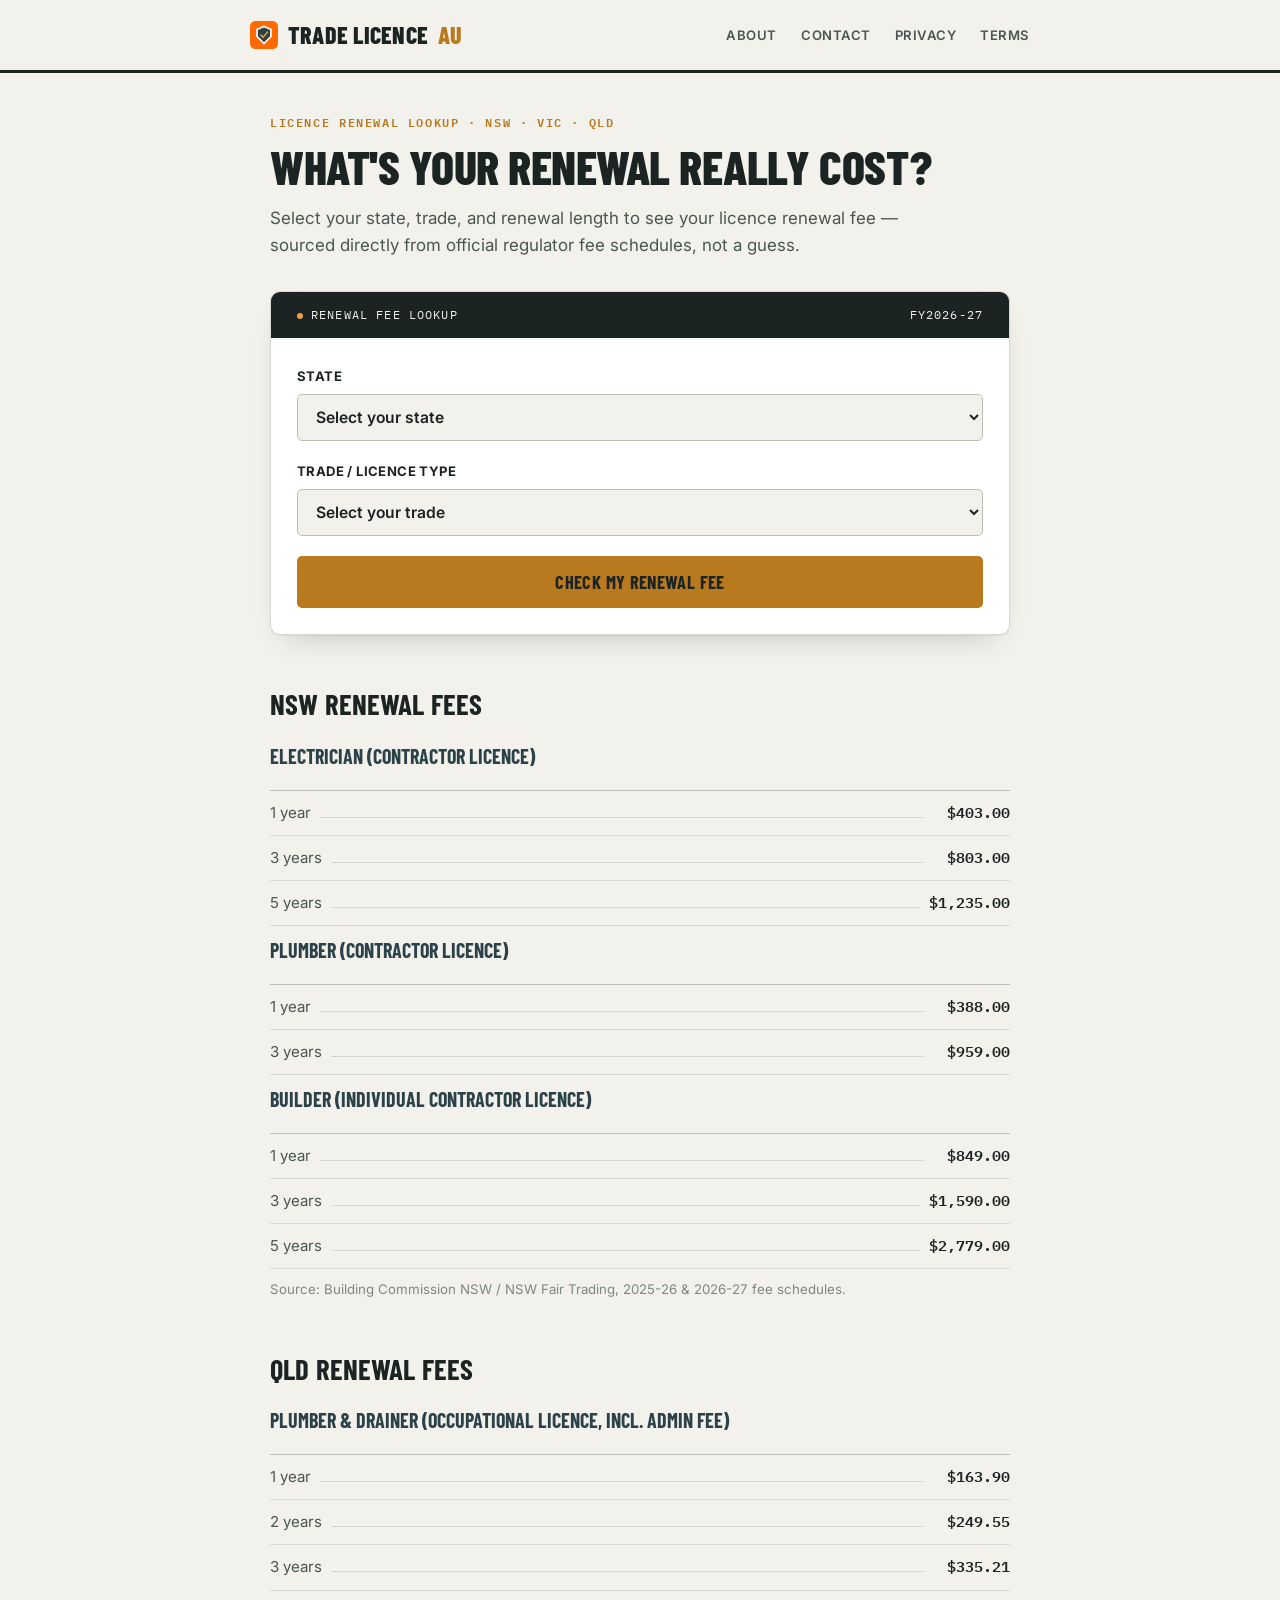
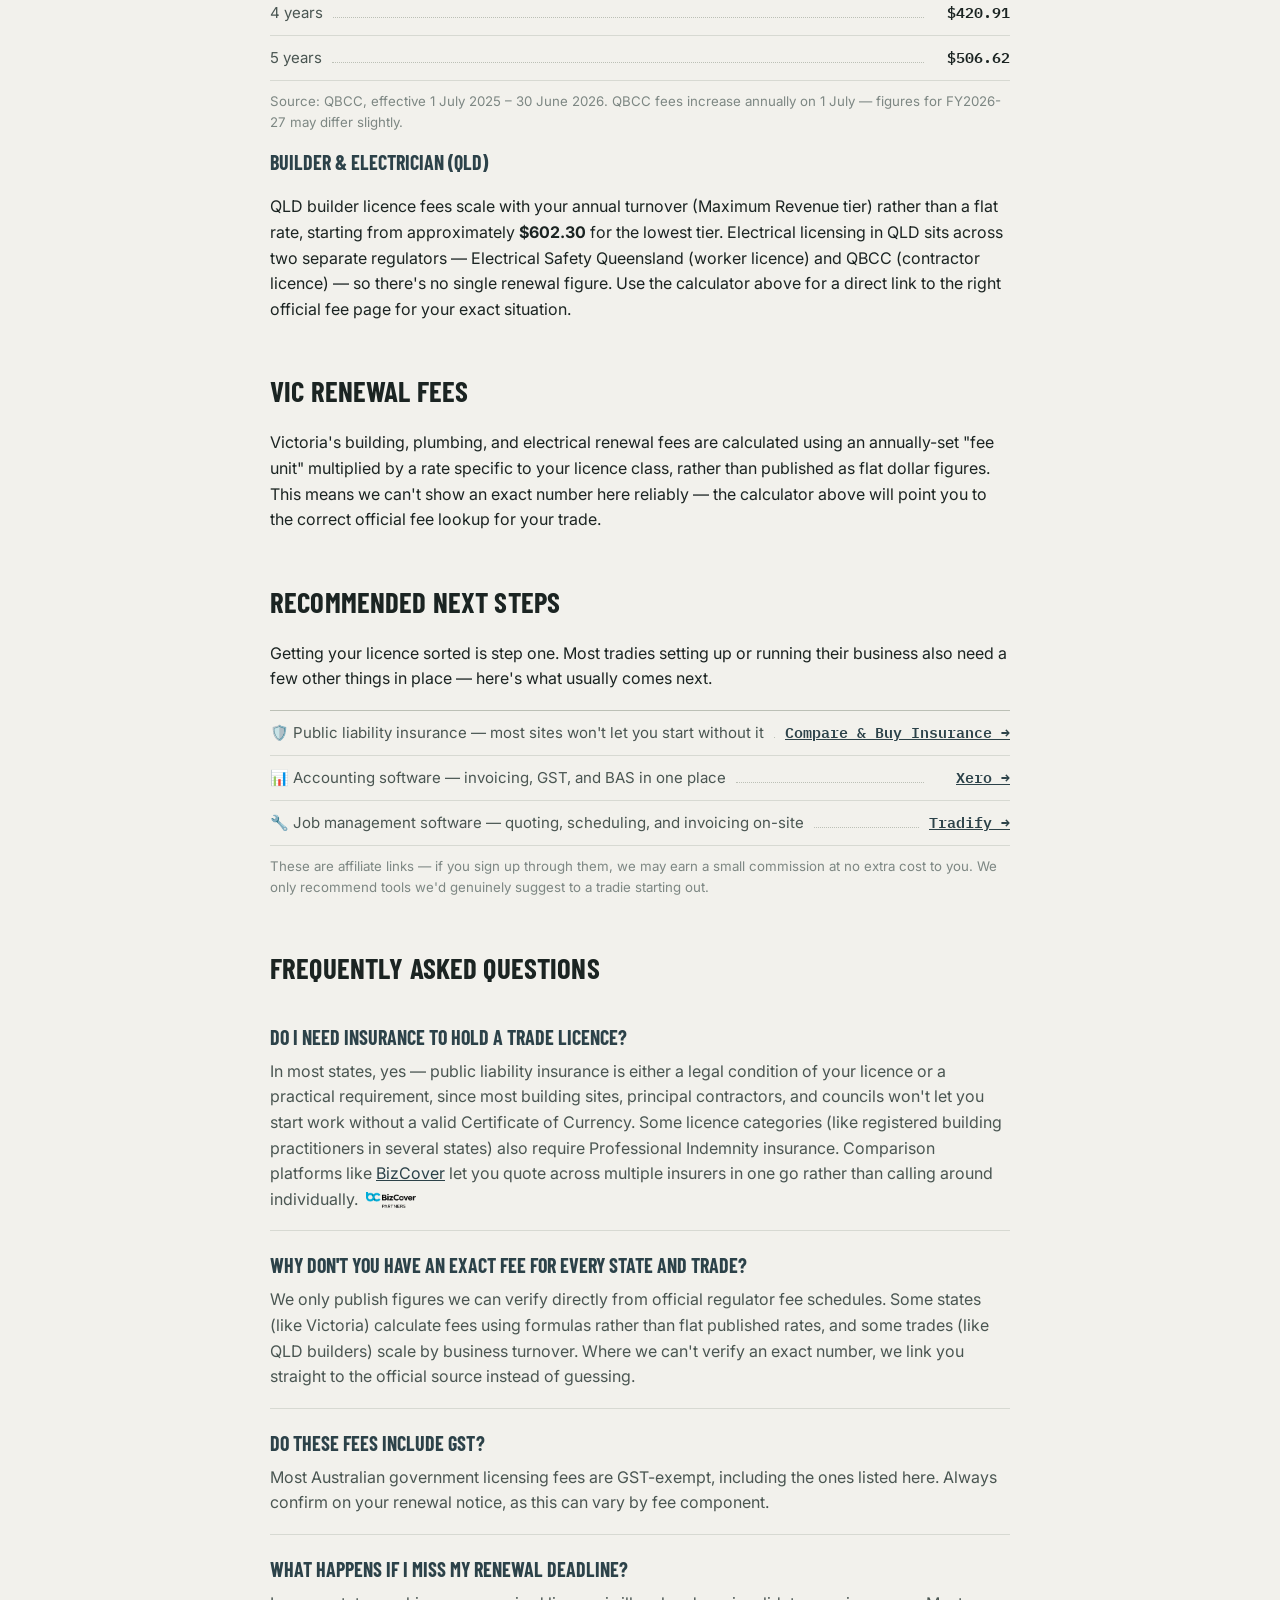
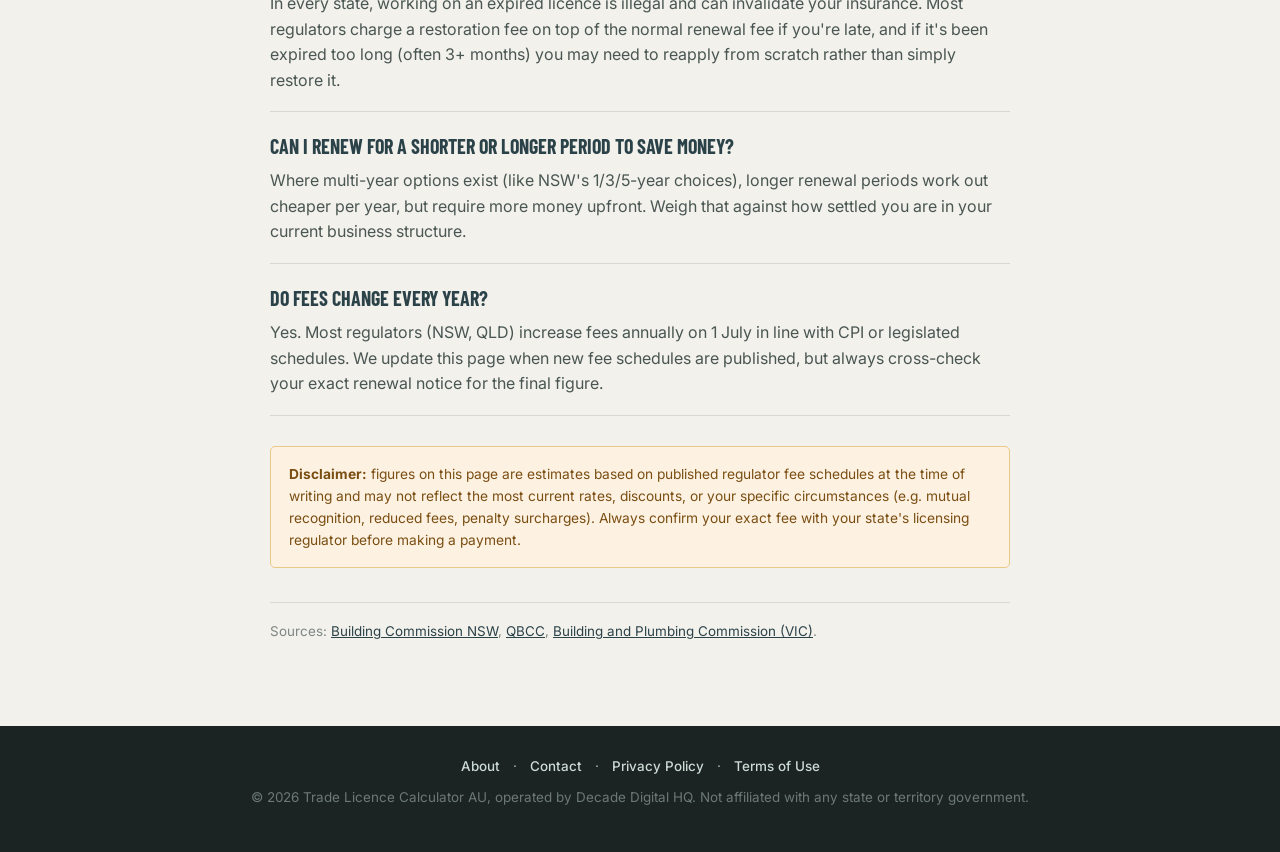
==== index.html @ 27f582df "Add files via upload tradify added" ====
<!DOCTYPE html>
<html lang="en-AU">
<head>
<meta charset="UTF-8">
<meta name="viewport" content="width=device-width, initial-scale=1.0">
<title>Trade Licence Renewal Fee Calculator Australia — Electrician, Plumber, Builder</title>
<meta name="description" content="Free calculator for electrician, plumber and builder licence renewal fees in NSW, VIC and QLD. See what you actually owe, sourced from official regulator fee schedules.">
<link rel="preconnect" href="https://fonts.googleapis.com">
<link rel="preconnect" href="https://fonts.gstatic.com" crossorigin>
<link rel="icon" href="favicon.ico" sizes="any">
<link rel="icon" href="favicon-32x32.png" type="image/png" sizes="32x32">
<link rel="icon" href="favicon-16x16.png" type="image/png" sizes="16x16">
<link rel="apple-touch-icon" href="apple-touch-icon.png">
<link rel="canonical" href="https://tradelicencecalculator.com.au/">
<link rel="stylesheet" href="styles.css">

<meta property="og:type" content="website">
<meta property="og:title" content="Trade Licence Renewal Fee Calculator Australia">
<meta property="og:description" content="See what your electrician, plumber or builder licence renewal actually costs in NSW, VIC or QLD.">
<meta property="og:url" content="https://tradelicencecalculator.com.au/">
<meta property="og:site_name" content="Trade Licence Calculator AU">
<meta property="og:image" content="https://tradelicencecalculator.com.au/og-image.png">
<meta property="og:image:width" content="1200">
<meta property="og:image:height" content="630">
<meta name="twitter:card" content="summary_large_image">
<meta name="twitter:image" content="https://tradelicencecalculator.com.au/og-image.png">

<script type="application/ld+json">
{
  "@context": "https://schema.org",
  "@type": "WebApplication",
  "name": "Trade Licence Renewal Fee Calculator",
  "url": "https://tradelicencecalculator.com.au/",
  "applicationCategory": "BusinessApplication",
  "operatingSystem": "Any (Web-based)",
  "description": "Free electrician, plumber and builder licence renewal fee calculator for NSW, VIC and QLD.",
  "offers": { "@type": "Offer", "price": "0", "priceCurrency": "AUD" }
}
</script>
<script type="application/ld+json">
{
  "@context": "https://schema.org",
  "@type": "FAQPage",
  "mainEntity": [
    {
      "@type": "Question",
      "name": "Do I need insurance to hold a trade licence?",
      "acceptedAnswer": {
        "@type": "Answer",
        "text": "In most states, yes — public liability insurance is either a legal condition of your licence or a practical requirement, since most building sites and principal contractors won't let you start work without a valid Certificate of Currency."
      }
    },
    {
      "@type": "Question",
      "name": "Why don't you have an exact fee for every state and trade?",
      "acceptedAnswer": {
        "@type": "Answer",
        "text": "We only publish figures we can verify directly from official regulator fee schedules. Some states calculate fees using formulas rather than flat published rates, and some trades scale by business turnover."
      }
    },
    {
      "@type": "Question",
      "name": "Do these fees include GST?",
      "acceptedAnswer": {
        "@type": "Answer",
        "text": "Most Australian government licensing fees are GST-exempt, including the ones listed here. Always confirm on your renewal notice."
      }
    },
    {
      "@type": "Question",
      "name": "What happens if I miss my renewal deadline?",
      "acceptedAnswer": {
        "@type": "Answer",
        "text": "Working on an expired licence is illegal in every state and can invalidate your insurance. Most regulators charge a restoration fee on top of the normal renewal fee if you're late."
      }
    },
    {
      "@type": "Question",
      "name": "Can I renew for a shorter or longer period to save money?",
      "acceptedAnswer": {
        "@type": "Answer",
        "text": "Where multi-year options exist, longer renewal periods work out cheaper per year, but require more money upfront."
      }
    },
    {
      "@type": "Question",
      "name": "Do fees change every year?",
      "acceptedAnswer": {
        "@type": "Answer",
        "text": "Yes. Most regulators increase fees annually on 1 July in line with CPI or legislated schedules."
      }
    }
  ]
}
</script>
</head>
<body>

<header>
  <div class="inner">
    <a href="index.html" class="logo">
      <svg width="28" height="28" viewBox="0 0 512 512" aria-hidden="true">
        <rect width="512" height="512" rx="100" fill="#ff6a00"/>
        <polygon points="256,80 400,140 400,290 256,432 112,290 112,140" fill="#f2f1ec"/>
        <polygon points="256,120 366,166 366,280 256,388 146,280 146,166" fill="#2c4249"/>
        <path d="M200 258 L238 296 L322 202" stroke="#e8a33d" stroke-width="26" fill="none" stroke-linecap="round" stroke-linejoin="round"/>
      </svg>
      Trade Licence <span style="color:var(--amber-deep)">AU</span>
    </a>
    <nav>
      <a href="about.html">About</a>
      <a href="contact.html">Contact</a>
      <a href="privacy.html">Privacy</a>
      <a href="terms.html">Terms</a>
    </nav>
  </div>
</header>

<main>
  <div class="eyebrow">Licence Renewal Lookup · NSW · VIC · QLD</div>
  <h1>What's your renewal really cost?</h1>
  <p class="subtitle">Select your state, trade, and renewal length to see your licence renewal fee — sourced directly from official regulator fee schedules, not a guess.</p>

  <div class="calculator">
    <div class="card-head"><span><span class="dot"></span>Renewal Fee Lookup</span><span>FY2026-27</span></div>
    <div class="card-body">

      <div class="field">
        <label for="state">State</label>
        <select id="state" onchange="updateOptions()">
          <option value="">Select your state</option>
          <option value="NSW">New South Wales</option>
          <option value="VIC">Victoria</option>
          <option value="QLD">Queensland</option>
        </select>
      </div>

      <div class="field">
        <label for="trade">Trade / licence type</label>
        <select id="trade" onchange="updateOptions()">
          <option value="">Select your trade</option>
          <option value="electrician">Electrician</option>
          <option value="plumber">Plumber</option>
          <option value="builder">Builder</option>
        </select>
      </div>

      <div class="field" id="yearsField" style="display:none;">
        <label for="years">Renewal length</label>
        <select id="years"></select>
        <div class="hint">Your regulator sets which lengths are available — options update based on your state and trade.</div>
      </div>

      <button class="calc-btn" onclick="calculateFee()">Check My Renewal Fee</button>

      <div class="result-divider" id="resultDivider"><div class="hazard-stripe"></div></div>
      <div class="result" id="resultBox">
        <div id="resultContent"></div>
      </div>
    </div>
  </div>

  <h2>NSW Renewal Fees</h2>
  <h3>Electrician (contractor licence)</h3>
  <div class="ledger">
    <div class="ledger-row"><span class="label">1 year</span><span class="filler"></span><span class="value">$403.00</span></div>
    <div class="ledger-row"><span class="label">3 years</span><span class="filler"></span><span class="value">$803.00</span></div>
    <div class="ledger-row"><span class="label">5 years</span><span class="filler"></span><span class="value">$1,235.00</span></div>
  </div>
  <h3>Plumber (contractor licence)</h3>
  <div class="ledger">
    <div class="ledger-row"><span class="label">1 year</span><span class="filler"></span><span class="value">$388.00</span></div>
    <div class="ledger-row"><span class="label">3 years</span><span class="filler"></span><span class="value">$959.00</span></div>
  </div>
  <h3>Builder (individual contractor licence)</h3>
  <div class="ledger">
    <div class="ledger-row"><span class="label">1 year</span><span class="filler"></span><span class="value">$849.00</span></div>
    <div class="ledger-row"><span class="label">3 years</span><span class="filler"></span><span class="value">$1,590.00</span></div>
    <div class="ledger-row"><span class="label">5 years</span><span class="filler"></span><span class="value">$2,779.00</span></div>
  </div>
  <p class="ledger-note">Source: Building Commission NSW / NSW Fair Trading, 2025-26 &amp; 2026-27 fee schedules.</p>

  <h2>QLD Renewal Fees</h2>
  <h3>Plumber &amp; drainer (occupational licence, incl. admin fee)</h3>
  <div class="ledger">
    <div class="ledger-row"><span class="label">1 year</span><span class="filler"></span><span class="value">$163.90</span></div>
    <div class="ledger-row"><span class="label">2 years</span><span class="filler"></span><span class="value">$249.55</span></div>
    <div class="ledger-row"><span class="label">3 years</span><span class="filler"></span><span class="value">$335.21</span></div>
    <div class="ledger-row"><span class="label">4 years</span><span class="filler"></span><span class="value">$420.91</span></div>
    <div class="ledger-row"><span class="label">5 years</span><span class="filler"></span><span class="value">$506.62</span></div>
  </div>
  <p class="ledger-note">Source: QBCC, effective 1 July 2025 – 30 June 2026. QBCC fees increase annually on 1 July — figures for FY2026-27 may differ slightly.</p>

  <h3>Builder &amp; Electrician (QLD)</h3>
  <p>QLD builder licence fees scale with your annual turnover (Maximum Revenue tier) rather than a flat rate, starting from approximately <strong>$602.30</strong> for the lowest tier. Electrical licensing in QLD sits across two separate regulators — Electrical Safety Queensland (worker licence) and QBCC (contractor licence) — so there's no single renewal figure. Use the calculator above for a direct link to the right official fee page for your exact situation.</p>

  <h2>VIC Renewal Fees</h2>
  <p>Victoria's building, plumbing, and electrical renewal fees are calculated using an annually-set "fee unit" multiplied by a rate specific to your licence class, rather than published as flat dollar figures. This means we can't show an exact number here reliably — the calculator above will point you to the correct official fee lookup for your trade.</p>

  <h2>Recommended next steps</h2>
  <p>Getting your licence sorted is step one. Most tradies setting up or running their business also need a few other things in place — here's what usually comes next.</p>

  <div class="ledger">
    <div class="ledger-row">
      <span class="label">🛡️ Public liability insurance — most sites won't let you start without it</span>
      <span class="filler"></span>
      <span class="value"><a href="https://insure.bizcover.com.au/OccupationSelection?utm_source=DDHQ&utm_medium=Form&utm_campaign=DDHQ" target="_blank" rel="noopener noreferrer sponsored">Compare & Buy Insurance →</a></span>
    </div>
    <div class="ledger-row">
      <span class="label">📊 Accounting software — invoicing, GST, and BAS in one place</span>
      <span class="filler"></span>
      <span class="value"><a href="PASTE_XERO_LINK_HERE" target="_blank" rel="noopener noreferrer sponsored">Xero →</a></span>
    </div>
    <div class="ledger-row">
      <span class="label">🔧 Job management software — quoting, scheduling, and invoicing on-site</span>
      <span class="filler"></span>
      <span class="value"><a href="https://www.tradifyhq.com/mates-rates?referralCode=S6Y2HK" target="_blank" rel="noopener noreferrer sponsored">Tradify →</a></span>
    </div>
  </div>
  <p class="ledger-note">These are affiliate links — if you sign up through them, we may earn a small commission at no extra cost to you. We only recommend tools we'd genuinely suggest to a tradie starting out.</p>

  <h2>Frequently asked questions</h2>

  <div class="faq-item">
    <h3>Do I need insurance to hold a trade licence?</h3>
    <p>In most states, yes — public liability insurance is either a legal condition of your licence or a practical requirement, since most building sites, principal contractors, and councils won't let you start work without a valid Certificate of Currency. Some licence categories (like registered building practitioners in several states) also require Professional Indemnity insurance. Comparison platforms like <a href="https://insure.bizcover.com.au/OccupationSelection?utm_source=DDHQ&utm_medium=Form&utm_campaign=DDHQ" target="_blank" rel="noopener noreferrer sponsored">BizCover</a> let you quote across multiple insurers in one go rather than calling around individually. <img src="bizcover-partners-badge.png" alt="BizCover Partners" style="height:16px; vertical-align:middle; margin-left:4px;"></p>
  </div>

  <div class="faq-item">
    <h3>Why don't you have an exact fee for every state and trade?</h3>
    <p>We only publish figures we can verify directly from official regulator fee schedules. Some states (like Victoria) calculate fees using formulas rather than flat published rates, and some trades (like QLD builders) scale by business turnover. Where we can't verify an exact number, we link you straight to the official source instead of guessing.</p>
  </div>

  <div class="faq-item">
    <h3>Do these fees include GST?</h3>
    <p>Most Australian government licensing fees are GST-exempt, including the ones listed here. Always confirm on your renewal notice, as this can vary by fee component.</p>
  </div>

  <div class="faq-item">
    <h3>What happens if I miss my renewal deadline?</h3>
    <p>In every state, working on an expired licence is illegal and can invalidate your insurance. Most regulators charge a restoration fee on top of the normal renewal fee if you're late, and if it's been expired too long (often 3+ months) you may need to reapply from scratch rather than simply restore it.</p>
  </div>

  <div class="faq-item">
    <h3>Can I renew for a shorter or longer period to save money?</h3>
    <p>Where multi-year options exist (like NSW's 1/3/5-year choices), longer renewal periods work out cheaper per year, but require more money upfront. Weigh that against how settled you are in your current business structure.</p>
  </div>

  <div class="faq-item">
    <h3>Do fees change every year?</h3>
    <p>Yes. Most regulators (NSW, QLD) increase fees annually on 1 July in line with CPI or legislated schedules. We update this page when new fee schedules are published, but always cross-check your exact renewal notice for the final figure.</p>
  </div>

  <div class="disclaimer">
    <strong>Disclaimer:</strong> figures on this page are estimates based on published regulator fee schedules at the time of writing and may not reflect the most current rates, discounts, or your specific circumstances (e.g. mutual recognition, reduced fees, penalty surcharges). Always confirm your exact fee with your state's licensing regulator before making a payment.
  </div>

  <p class="source-note">Sources: <a href="https://www.nsw.gov.au/business-and-economy/licences-and-credentials/building-and-trade-licences-and-registrations" target="_blank" rel="noopener noreferrer">Building Commission NSW</a>, <a href="https://www.qbcc.qld.gov.au/licences/apply-licence/licence-fees" target="_blank" rel="noopener noreferrer">QBCC</a>, <a href="https://www.bpc.vic.gov.au" target="_blank" rel="noopener noreferrer">Building and Plumbing Commission (VIC)</a>.</p>
</main>

<footer>
  <div>
    <a href="about.html">About</a> ·
    <a href="contact.html">Contact</a> ·
    <a href="privacy.html">Privacy Policy</a> ·
    <a href="terms.html">Terms of Use</a>
  </div>
  <p style="margin-top:10px;">© <span id="year"></span> Trade Licence Calculator AU, operated by Decade Digital HQ. Not affiliated with any state or territory government.</p>
</footer>

<script>
document.getElementById('year').textContent = new Date().getFullYear();

const feeData = {
  "NSW-electrician": { type: "exact", fees: {1: 403.00, 3: 803.00, 5: 1235.00}, label: "Electrician contractor licence (NSW)" },
  "NSW-plumber": { type: "exact", fees: {1: 388.00, 3: 959.00}, label: "Plumber contractor licence (NSW)" },
  "NSW-builder": { type: "exact", fees: {1: 849.00, 3: 1590.00, 5: 2779.00}, label: "Builder contractor licence (NSW)" },
  "QLD-plumber": { type: "exact", fees: {1: 163.90, 2: 249.55, 3: 335.21, 4: 420.91, 5: 506.62}, label: "Plumber & drainer occupational licence (QLD)" },
  "QLD-builder": { type: "approx", text: "From approximately $602.30, scaling with your annual turnover (Maximum Revenue tier)", link: "https://www.qbcc.qld.gov.au/licences/apply-licence/licence-fees", label: "Builder licence (QLD)" },
  "QLD-electrician": { type: "approx", text: "Split across two regulators — Electrical Safety Queensland (worker licence) and QBCC (contractor licence). No single flat renewal figure.", link: "https://www.worksafe.qld.gov.au/licensing-and-registrations/table-of-fees", label: "Electrician licensing (QLD)" },
  "VIC-electrician": { type: "approx", text: "Calculated per fee unit ($17.27 for FY2026-27) × a rate specific to your licence class. Not published as a flat figure.", link: "https://www.energysafe.vic.gov.au", label: "Electrician licence (VIC)" },
  "VIC-plumber": { type: "approx", text: "Calculated per fee unit ($17.27 for FY2026-27) × a rate specific to your registration/licence class.", link: "https://www.bpc.vic.gov.au/plumbers/registration-and-licensing/plumber-fees", label: "Plumber registration/licence (VIC)" },
  "VIC-builder": { type: "approx", text: "Annual fee calculated per fee unit ($17.27 for FY2026-27) × a rate specific to your practitioner category.", link: "https://www.bpc.vic.gov.au/builders/registration/registration-fees", label: "Builder registration (VIC)" }
};

function updateOptions() {
  const state = document.getElementById('state').value;
  const trade = document.getElementById('trade').value;
  const yearsField = document.getElementById('yearsField');
  const yearsSelect = document.getElementById('years');

  if (!state || !trade) {
    yearsField.style.display = 'none';
    return;
  }

  const key = state + '-' + trade;
  const data = feeData[key];

  if (data && data.type === 'exact') {
    yearsSelect.innerHTML = '';
    Object.keys(data.fees).forEach(y => {
      const opt = document.createElement('option');
      opt.value = y;
      opt.textContent = y + (y === '1' ? ' year' : ' years');
      yearsSelect.appendChild(opt);
    });
    yearsField.style.display = 'block';
  } else {
    yearsField.style.display = 'none';
  }
}

function calculateFee() {
  const state = document.getElementById('state').value;
  const trade = document.getElementById('trade').value;
  const years = document.getElementById('years').value;
  const resultBox = document.getElementById('resultBox');
  const resultContent = document.getElementById('resultContent');
  const resultDivider = document.getElementById('resultDivider');

  if (!state || !trade) {
    resultDivider.className = 'result-divider show';
    resultBox.className = 'result show';
    resultContent.innerHTML = '<div class="licence-card"><div class="lc-note">Select a state and trade above to see your renewal fee.</div></div>';
    return;
  }

  const key = state + '-' + trade;
  const data = feeData[key];
  resultDivider.className = 'result-divider show';
  resultBox.className = 'result show';

  if (!data) {
    resultContent.innerHTML = '<div class="licence-card"><div class="lc-note">We don\'t have data for that combination yet.</div></div>';
    return;
  }

  if (data.type === 'exact') {
    const fee = data.fees[years] || Object.values(data.fees)[0];
    const yearLabel = years || Object.keys(data.fees)[0];
    resultContent.innerHTML =
      '<div class="licence-card">' +
        '<div class="lc-top">' +
          '<div><div class="lc-label">' + state + ' · ' + trade.toUpperCase() + '</div><div class="lc-meta">' + data.label + '</div></div>' +
          '<div class="badge-hex">VALID</div>' +
        '</div>' +
        '<div class="lc-amount">$' + fee.toLocaleString('en-AU', {minimumFractionDigits: 2, maximumFractionDigits: 2}) + '</div>' +
        '<div class="lc-meta">' + yearLabel + '-year renewal</div>' +
        '<div class="lc-note">Sourced from official regulator fee schedules. Confirm the exact figure on your renewal notice before paying.</div>' +
      '</div>';
  } else {
    resultContent.innerHTML =
      '<div class="licence-card">' +
        '<div class="lc-top">' +
          '<div><div class="lc-label">' + state + ' · ' + trade.toUpperCase() + '</div><div class="lc-meta">' + data.label + '</div></div>' +
          '<div class="badge-hex">CHECK</div>' +
        '</div>' +
        '<div class="lc-amount approx">' + data.text + '</div>' +
        '<div class="lc-note">This fee isn\'t published as a flat rate. <a href="' + data.link + '" target="_blank" rel="noopener noreferrer">Check the official fee page →</a></div>' +
      '</div>';
  }
}
</script>

</body>
</html>
---- styles.css ----
@import url('https://fonts.googleapis.com/css2?family=Barlow+Condensed:wght@600;700;800&family=Inter:wght@400;500;600;700&family=IBM+Plex+Mono:wght@500;600;700&display=swap');

:root {
  --paper: #f2f1ec;
  --paper-raised: #ffffff;
  --ink: #1b2422;
  --ink-soft: #4a5652;
  --ink-faint: #7d8783;
  --steel: #46626b;
  --steel-deep: #2c4249;
  --amber: #e8a33d;
  --amber-deep: #b97a1f;
  --amber-soft: #faedd4;
  --line: #d7d9d2;
  --line-strong: #bcc0b6;
  --alert-bg: #fdf1e2;
  --alert-line: #e9c987;
  --alert-ink: #7a4e12;
  --radius-lg: 10px;
  --radius-sm: 5px;
  --max-width: 780px;
  --display: "Barlow Condensed", Impact, sans-serif;
  --sans: "Inter", -apple-system, BlinkMacSystemFont, "Segoe UI", sans-serif;
  --mono: "IBM Plex Mono", ui-monospace, SFMono-Regular, Menlo, monospace;
}

* { box-sizing: border-box; }

body {
  margin: 0;
  font-family: var(--sans);
  background: var(--paper);
  color: var(--ink);
  line-height: 1.6;
  -webkit-font-smoothing: antialiased;
}

a { color: var(--steel-deep); }
::selection { background: var(--amber-soft); color: var(--ink); }

/* ---------- Header ---------- */

header {
  border-bottom: 3px solid var(--ink);
  padding: 16px 20px;
  position: sticky;
  top: 0;
  z-index: 10;
  background: rgba(242, 241, 236, 0.94);
  backdrop-filter: blur(6px);
}

header .inner {
  max-width: var(--max-width);
  margin: 0 auto;
  display: flex;
  justify-content: space-between;
  align-items: center;
  flex-wrap: wrap;
  gap: 12px;
}

header a.logo {
  color: var(--ink);
  text-decoration: none;
  font-family: var(--display);
  font-weight: 800;
  font-size: 1.5rem;
  letter-spacing: 0.01em;
  text-transform: uppercase;
  display: flex;
  align-items: center;
  gap: 10px;
}

header a.logo svg { flex-shrink: 0; }

header nav a {
  color: var(--ink-soft);
  text-decoration: none;
  margin-left: 20px;
  font-size: 0.82rem;
  font-weight: 600;
  text-transform: uppercase;
  letter-spacing: 0.04em;
}

header nav a:hover { color: var(--amber-deep); }

/* ---------- Layout ---------- */

main {
  max-width: var(--max-width);
  margin: 0 auto;
  padding: 40px 20px 70px;
}

.eyebrow {
  font-family: var(--mono);
  font-size: 0.72rem;
  font-weight: 600;
  letter-spacing: 0.14em;
  text-transform: uppercase;
  color: var(--amber-deep);
  margin-bottom: 10px;
}

h1 {
  font-family: var(--display);
  font-weight: 800;
  font-size: 3rem;
  line-height: 1.02;
  letter-spacing: -0.01em;
  text-transform: uppercase;
  margin: 0 0 14px;
  color: var(--ink);
}

h2 {
  font-family: var(--display);
  font-weight: 700;
  font-size: 1.8rem;
  text-transform: uppercase;
  letter-spacing: 0.005em;
  color: var(--ink);
  margin: 46px 0 12px;
}

h3 {
  font-family: var(--display);
  font-weight: 700;
  font-size: 1.25rem;
  text-transform: uppercase;
  color: var(--steel-deep);
  margin: 0 0 6px;
}

p.subtitle {
  color: var(--ink-soft);
  font-size: 1.06rem;
  margin: 0 0 32px;
  max-width: 58ch;
}

/* ---------- Hazard stripe divider (signature element) ---------- */

.hazard-stripe {
  height: 8px;
  border-radius: 3px;
  margin: 0 0 8px;
  background: repeating-linear-gradient(
    -45deg,
    var(--ink),
    var(--ink) 10px,
    var(--amber) 10px,
    var(--amber) 20px
  );
}

/* ---------- Calculator card (licence card concept) ---------- */

.calculator {
  position: relative;
  background: var(--paper-raised);
  border: 1px solid var(--line);
  border-radius: var(--radius-lg);
  box-shadow: 0 1px 2px rgba(27, 36, 34, 0.05), 0 14px 30px -18px rgba(27, 36, 34, 0.3);
  overflow: hidden;
}

.calculator .card-head {
  background: var(--ink);
  color: var(--paper);
  padding: 14px 26px;
  display: flex;
  justify-content: space-between;
  align-items: center;
  font-family: var(--mono);
  font-size: 0.72rem;
  letter-spacing: 0.1em;
  text-transform: uppercase;
}

.calculator .card-head span.dot {
  display: inline-block;
  width: 6px;
  height: 6px;
  border-radius: 50%;
  background: var(--amber);
  margin-right: 8px;
}

.calculator .card-body { padding: 28px 26px 26px; }

.field { margin-bottom: 20px; }

.field label {
  display: block;
  font-weight: 700;
  font-size: 0.82rem;
  text-transform: uppercase;
  letter-spacing: 0.03em;
  margin-bottom: 7px;
  color: var(--ink);
}

.field .hint {
  font-size: 0.8rem;
  color: var(--ink-faint);
  margin-top: 5px;
}

.field-row {
  display: grid;
  grid-template-columns: 1fr 1fr;
  gap: 12px;
}

@media (max-width: 480px) {
  .field-row { grid-template-columns: 1fr; }
}

select {
  width: 100%;
  padding: 12px 14px;
  border: 1.5px solid var(--line-strong);
  border-radius: var(--radius-sm);
  font-size: 0.98rem;
  font-family: var(--sans);
  font-weight: 600;
  background: var(--paper);
  color: var(--ink);
  cursor: pointer;
}

select:focus {
  outline: none;
  border-color: var(--steel);
  box-shadow: 0 0 0 3px rgba(70, 98, 107, 0.16);
}

button.calc-btn {
  width: 100%;
  background: var(--amber-deep);
  color: var(--ink);
  border: none;
  padding: 15px;
  font-family: var(--display);
  font-size: 1.15rem;
  font-weight: 700;
  text-transform: uppercase;
  letter-spacing: 0.02em;
  border-radius: var(--radius-sm);
  cursor: pointer;
  transition: background 0.15s ease, transform 0.1s ease;
}

button.calc-btn:hover { background: var(--amber); }
button.calc-btn:active { transform: translateY(1px); }

.result-divider {
  display: none;
  margin: 24px -26px 0;
}

.result-divider.show { display: block; }

.result {
  display: none;
  position: relative;
  margin-top: 20px;
  padding: 4px;
  animation: reveal 0.35s ease;
}

.result.show { display: block; }

@keyframes reveal {
  from { opacity: 0; transform: translateY(-6px); }
  to { opacity: 1; transform: translateY(0); }
}

/* Licence-card style result */
.licence-card {
  background: linear-gradient(135deg, var(--steel-deep), var(--ink));
  border-radius: 10px;
  padding: 20px 22px;
  color: var(--paper);
  position: relative;
  overflow: hidden;
}

.licence-card::before {
  content: '';
  position: absolute;
  top: -40px;
  right: -40px;
  width: 140px;
  height: 140px;
  background: rgba(232, 163, 61, 0.12);
  border-radius: 50%;
}

.licence-card .lc-top {
  display: flex;
  justify-content: space-between;
  align-items: flex-start;
  margin-bottom: 18px;
}

.licence-card .lc-label {
  font-family: var(--mono);
  font-size: 0.65rem;
  letter-spacing: 0.1em;
  text-transform: uppercase;
  color: #b9c9c3;
}

.badge-hex {
  width: 46px;
  height: 46px;
  background: var(--amber);
  clip-path: polygon(50% 0%, 100% 25%, 100% 75%, 50% 100%, 0% 75%, 0% 25%);
  display: flex;
  align-items: center;
  justify-content: center;
  font-family: var(--mono);
  font-size: 0.55rem;
  font-weight: 700;
  color: var(--ink);
  text-align: center;
  line-height: 1.1;
  flex-shrink: 0;
}

.licence-card .lc-amount {
  font-family: var(--display);
  font-weight: 800;
  font-size: 2.6rem;
  line-height: 1;
  color: var(--paper);
  margin-bottom: 6px;
}

.licence-card .lc-amount.approx { font-size: 1.7rem; }

.licence-card .lc-meta {
  font-family: var(--mono);
  font-size: 0.82rem;
  color: #cddbd6;
  margin-bottom: 4px;
}

.licence-card .lc-note {
  font-size: 0.85rem;
  color: #b9c9c3;
  margin-top: 14px;
  padding-top: 14px;
  border-top: 1px solid rgba(255,255,255,0.15);
}

.licence-card .lc-note a { color: var(--amber); font-weight: 600; }

/* ---------- Fee ledger table ---------- */

.ledger {
  border-top: 1px solid var(--line-strong);
  margin: 18px 0 8px;
}

.ledger-row {
  display: flex;
  align-items: baseline;
  gap: 10px;
  padding: 10px 0;
  border-bottom: 1px solid var(--line);
}

.ledger-row .label {
  font-size: 0.94rem;
  color: var(--ink-soft);
  white-space: nowrap;
}

.ledger-row .filler {
  flex: 1;
  border-bottom: 1.5px dotted var(--line-strong);
  height: 0;
  margin-bottom: 5px;
}

.ledger-row .value {
  font-family: var(--mono);
  font-weight: 600;
  font-size: 0.94rem;
  color: var(--ink);
  white-space: nowrap;
  min-width: 76px;
  text-align: right;
}

.ledger-note {
  font-size: 0.83rem;
  color: var(--ink-faint);
  margin-top: 10px;
}

/* ---------- FAQ ---------- */

.faq-item {
  border-bottom: 1px solid var(--line);
  padding: 18px 0;
}

.faq-item:last-child { border-bottom: none; }
.faq-item p { margin: 0; color: var(--ink-soft); }

/* ---------- Disclaimer / source ---------- */

.disclaimer {
  background: var(--alert-bg);
  border: 1px solid var(--alert-line);
  border-radius: var(--radius-sm);
  padding: 16px 18px;
  font-size: 0.86rem;
  color: var(--alert-ink);
  margin-top: 30px;
}

.disclaimer strong { color: var(--alert-ink); }

.source-note {
  font-size: 0.84rem;
  color: var(--ink-faint);
  margin-top: 34px;
  padding-top: 18px;
  border-top: 1px solid var(--line);
}

.source-note a { color: var(--steel-deep); }

/* ---------- Footer ---------- */

footer {
  background: var(--ink);
  color: #a9b6b2;
  text-align: center;
  padding: 30px 20px;
  font-size: 0.84rem;
}

footer a {
  color: #cddbd6;
  margin: 0 9px;
  text-decoration: none;
  font-weight: 500;
}

footer a:hover { color: var(--amber); }
footer p { color: #6c7975; }

/* ---------- Legal pages ---------- */

.legal-page main p { margin-bottom: 15px; color: var(--ink-soft); }
.legal-page h2 { margin-top: 30px; }
.legal-page main > p:first-of-type { margin-top: 0; }

/* ---------- Responsive ---------- */

@media (max-width: 560px) {
  h1 { font-size: 2.3rem; }
  .calculator .card-body { padding: 22px 18px 20px; }
  .calculator .card-head { padding: 12px 18px; }
  .licence-card .lc-amount { font-size: 2.1rem; }
  header a.logo { font-size: 1.2rem; }
  header nav a { margin-left: 12px; font-size: 0.74rem; }
}

@media (prefers-reduced-motion: reduce) {
  .result { animation: none; }
}
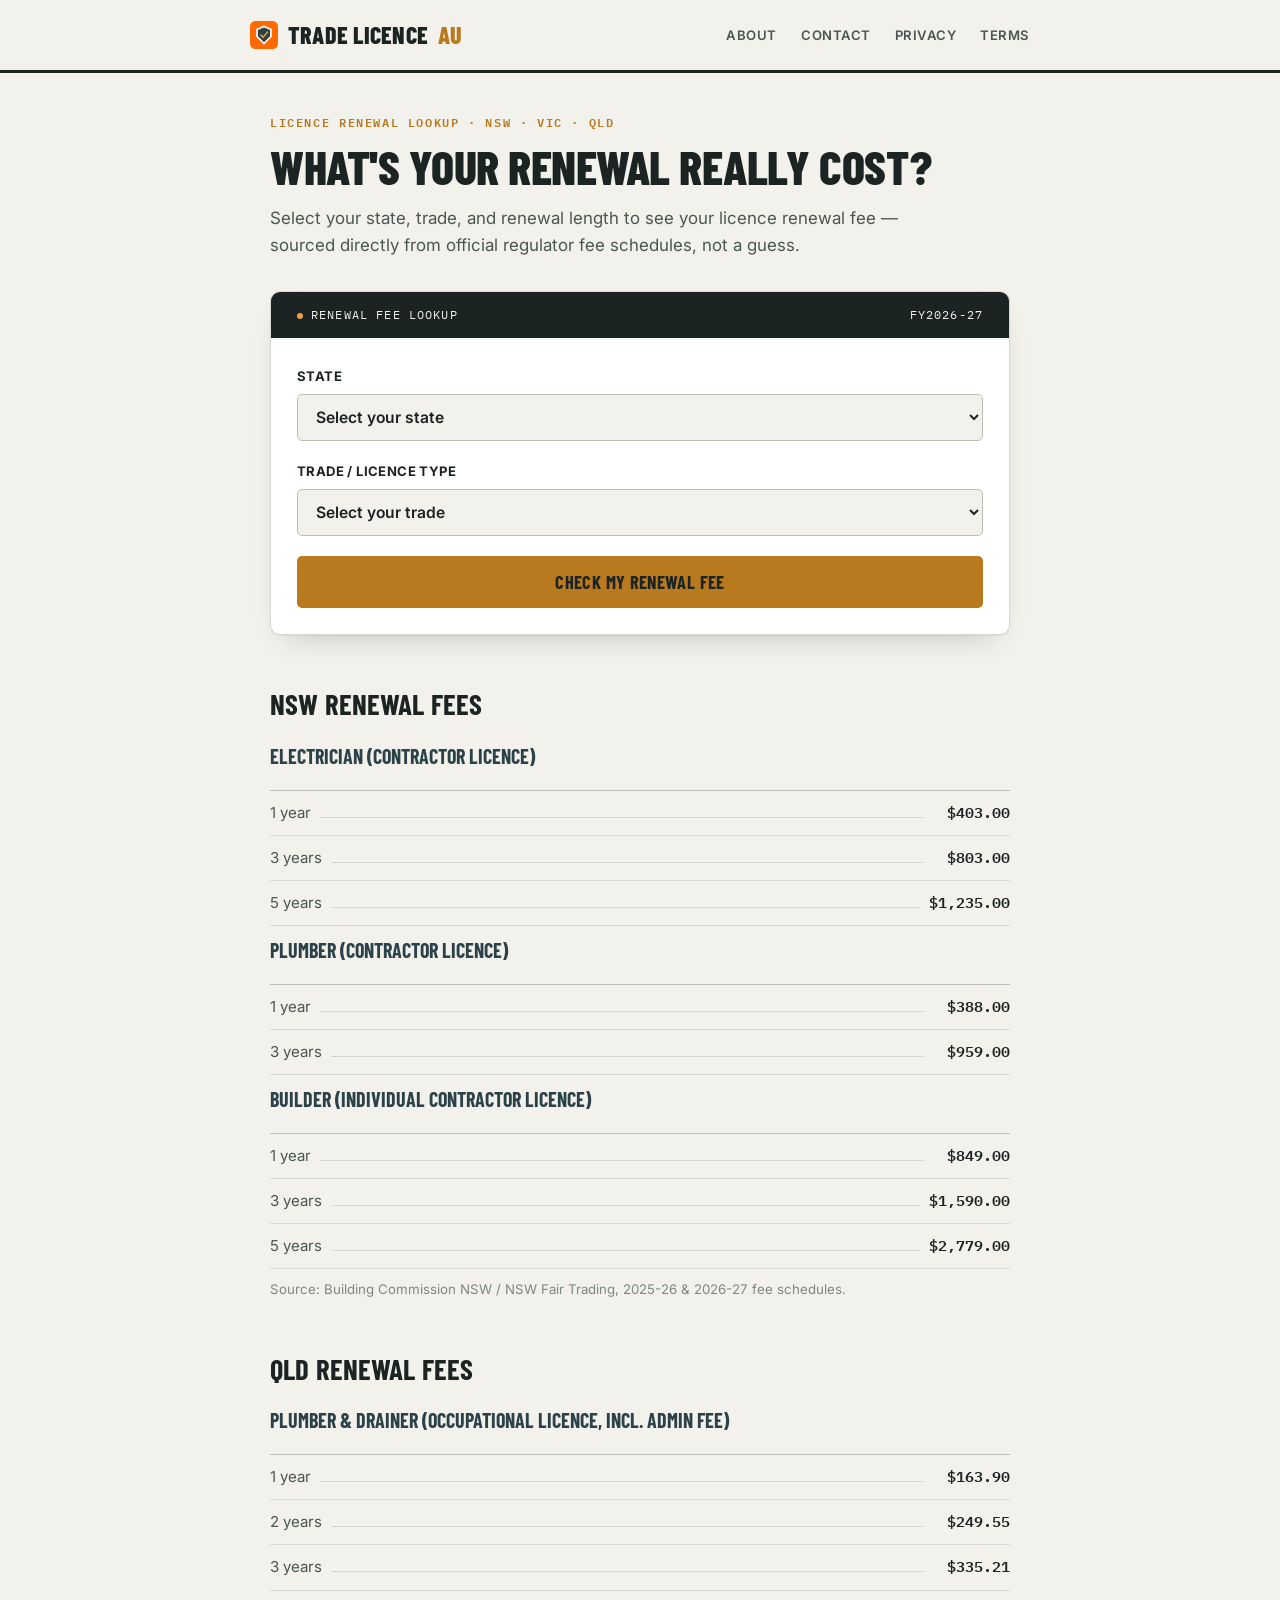
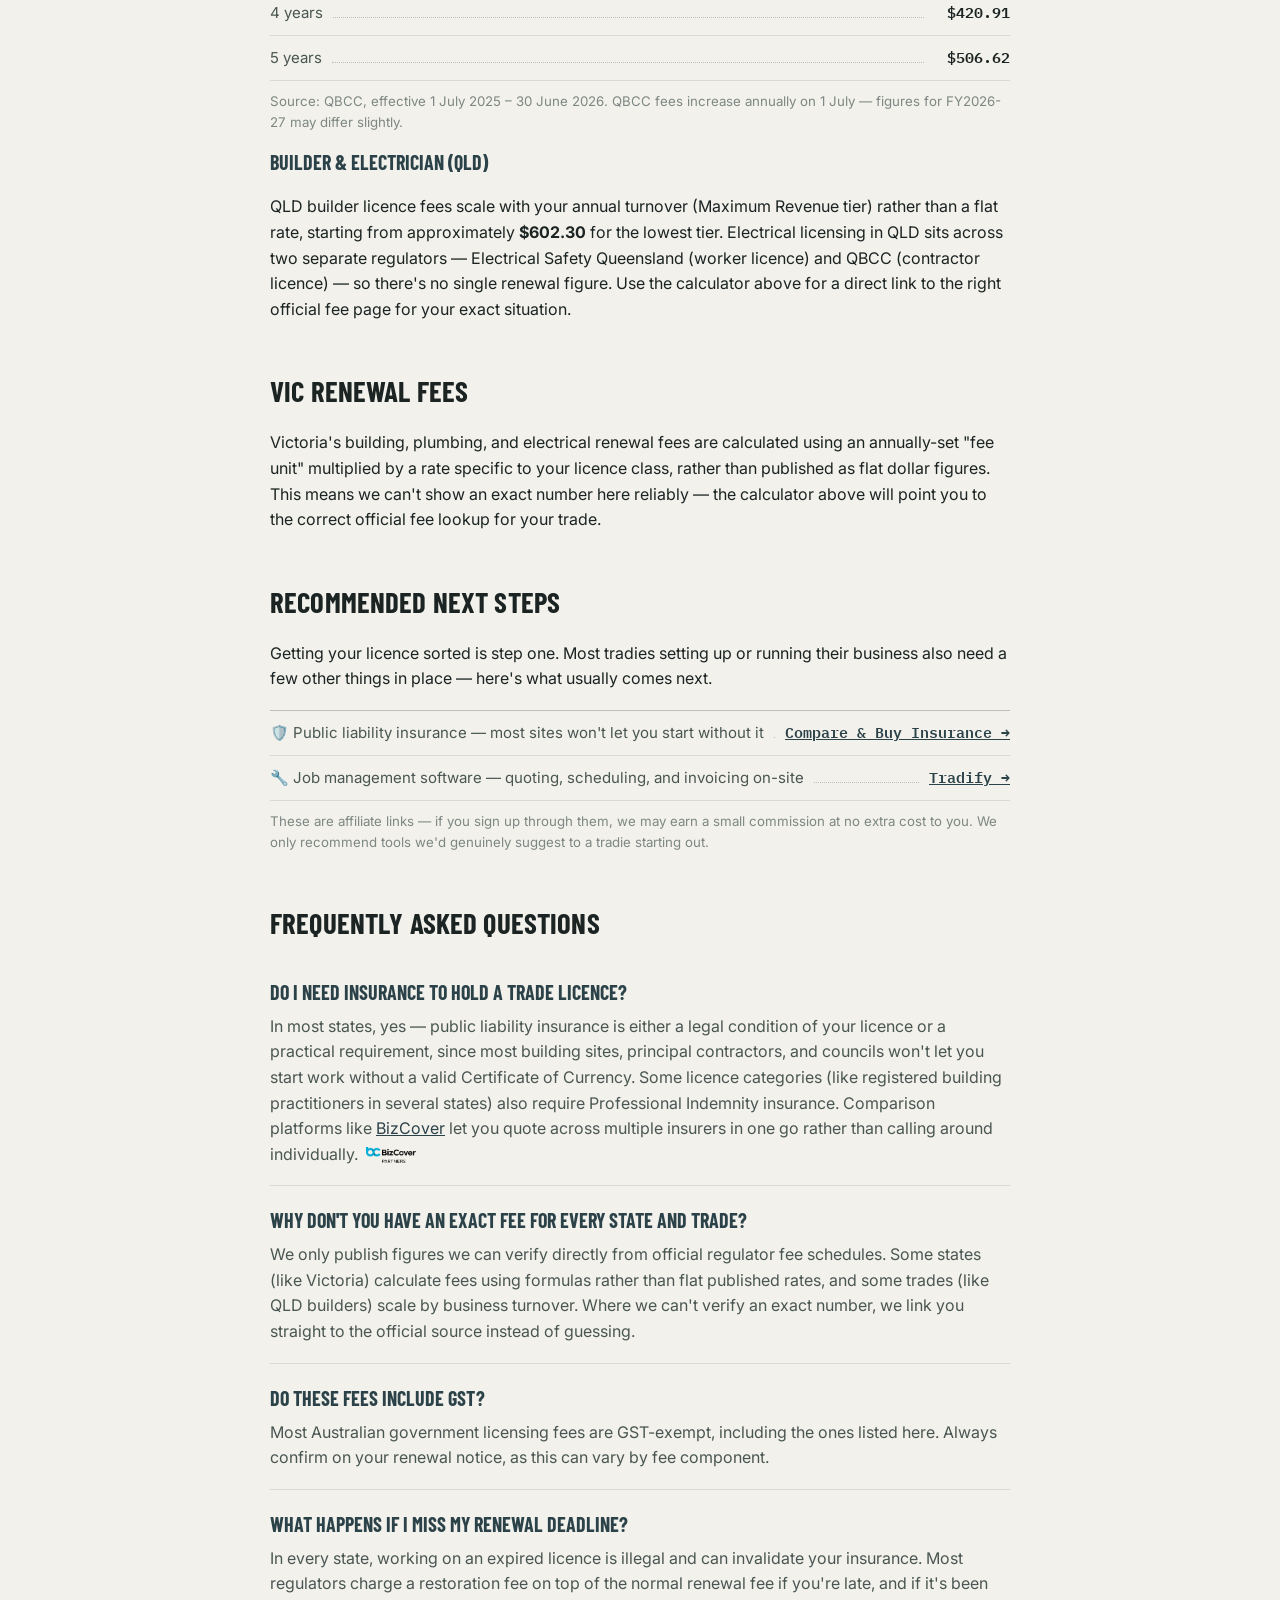
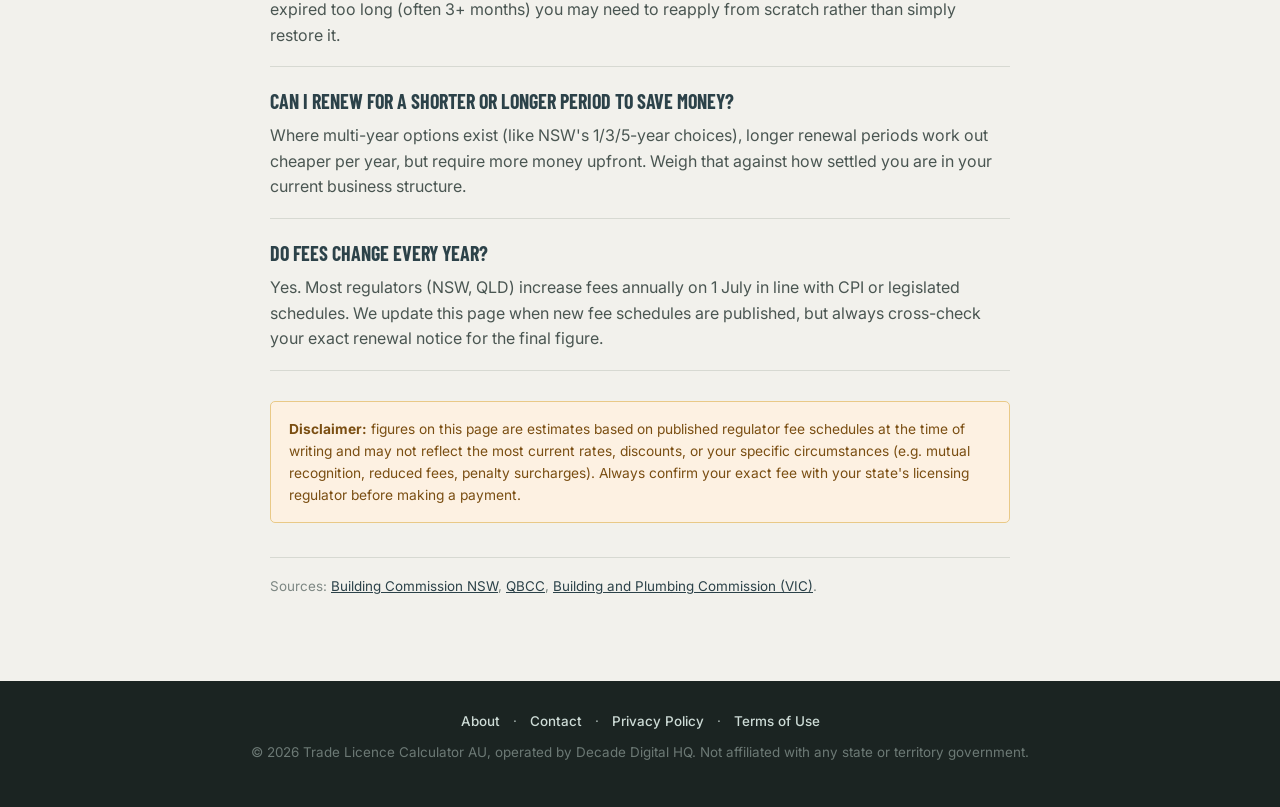
==== commit 4a063ebb: "Add files via upload xero link fixed" ====
--- a/index.html
+++ b/index.html
@@ -1,6 +1,7 @@
 <!DOCTYPE html>
 <html lang="en-AU">
 <head>
+<script async src="https://pagead2.googlesyndication.com/pagead/js/adsbygoogle.js?client=ca-pub-4109746144407141" crossorigin="anonymous"></script>
 <meta charset="UTF-8">
 <meta name="viewport" content="width=device-width, initial-scale=1.0">
 <title>Trade Licence Renewal Fee Calculator Australia — Electrician, Plumber, Builder</title>
@@ -205,11 +206,6 @@
       <span class="label">🛡️ Public liability insurance — most sites won't let you start without it</span>
       <span class="filler"></span>
       <span class="value"><a href="https://insure.bizcover.com.au/OccupationSelection?utm_source=DDHQ&utm_medium=Form&utm_campaign=DDHQ" target="_blank" rel="noopener noreferrer sponsored">Compare & Buy Insurance →</a></span>
-    </div>
-    <div class="ledger-row">
-      <span class="label">📊 Accounting software — invoicing, GST, and BAS in one place</span>
-      <span class="filler"></span>
-      <span class="value"><a href="PASTE_XERO_LINK_HERE" target="_blank" rel="noopener noreferrer sponsored">Xero →</a></span>
     </div>
     <div class="ledger-row">
       <span class="label">🔧 Job management software — quoting, scheduling, and invoicing on-site</span>
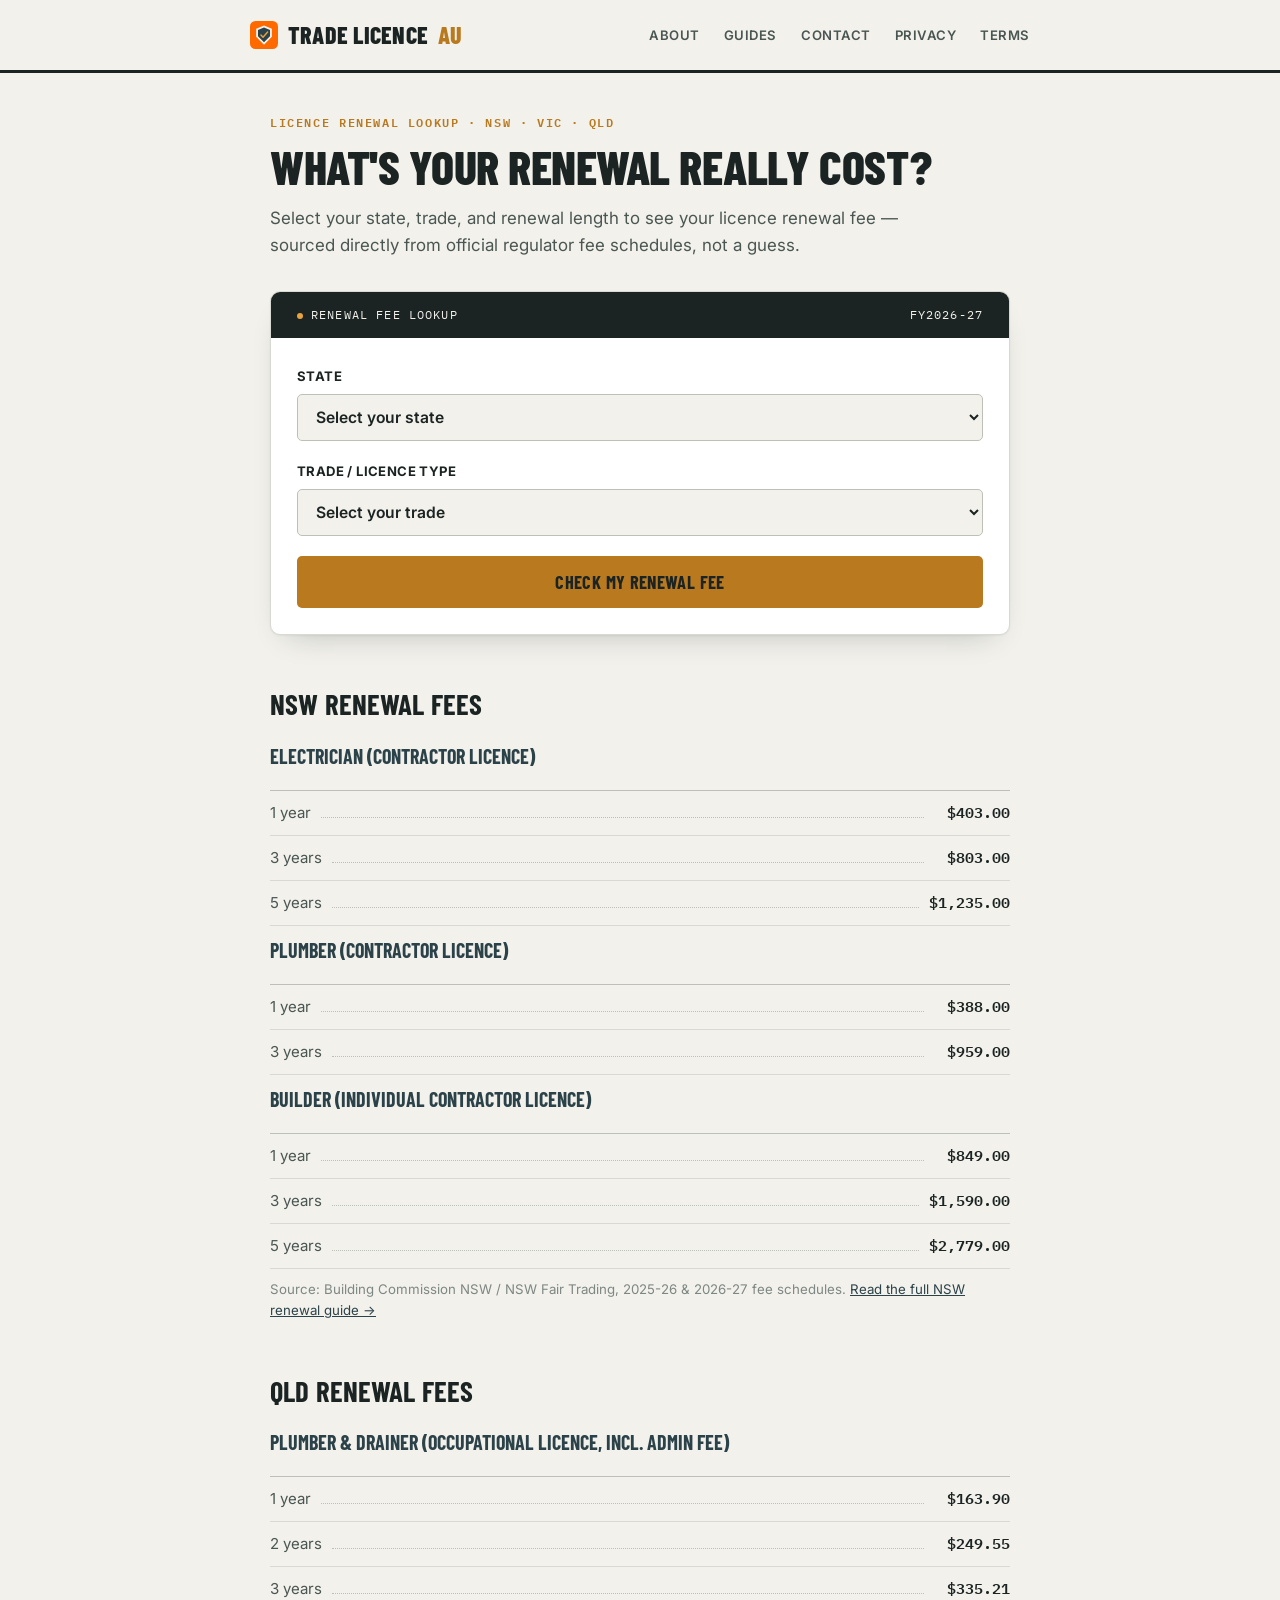
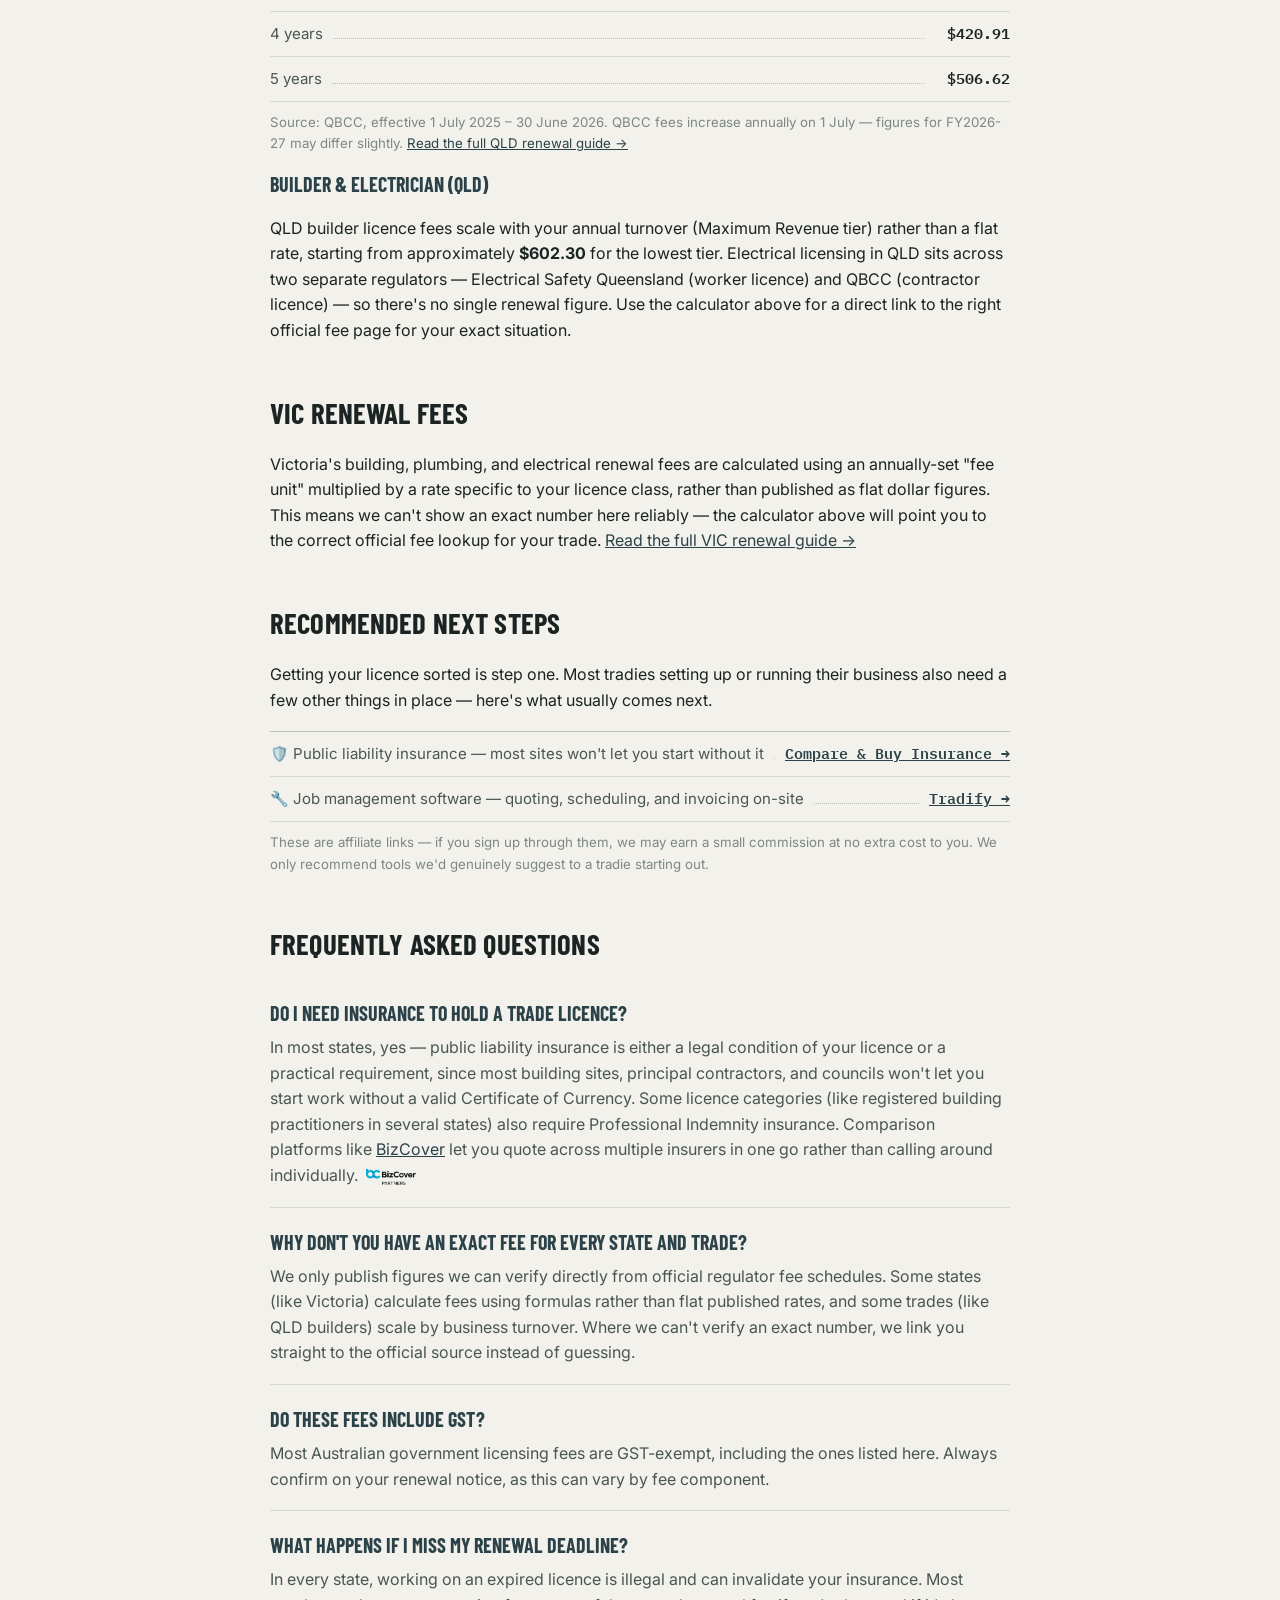
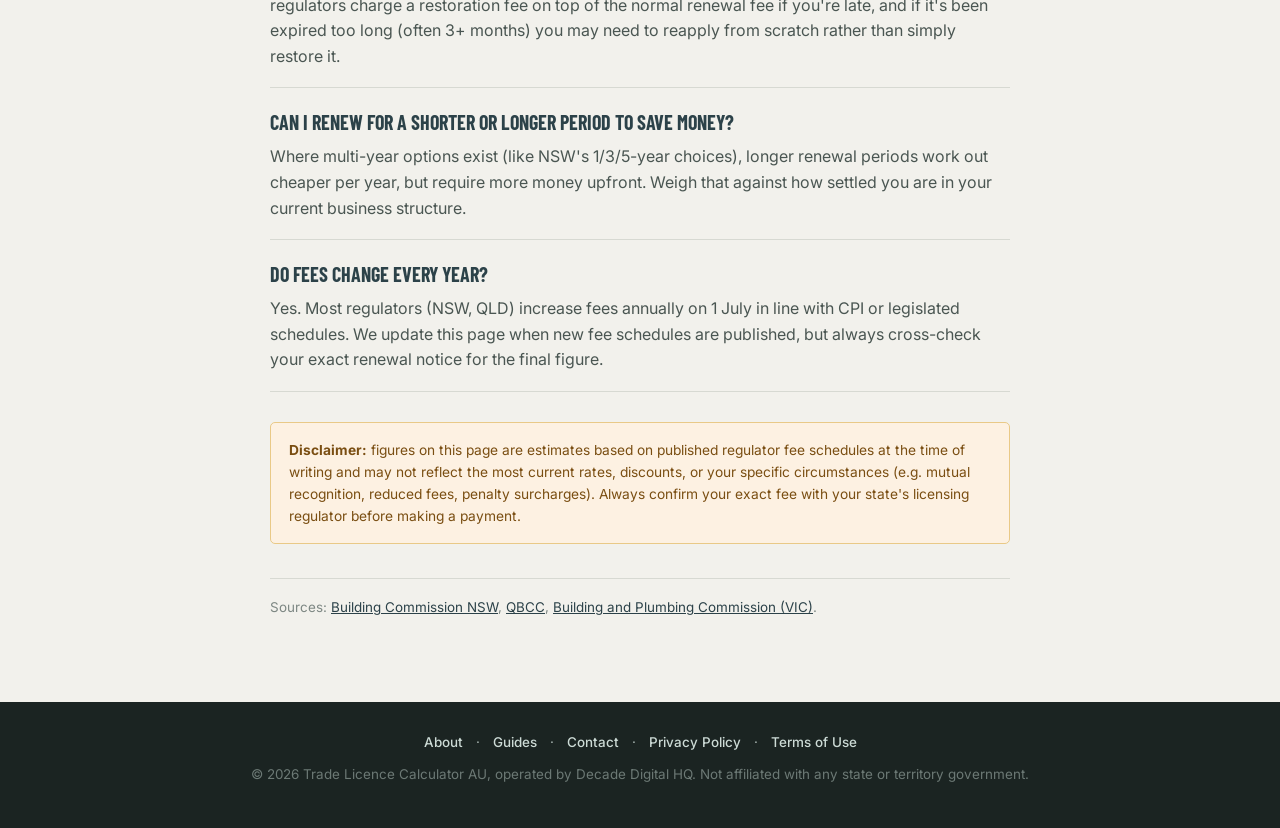
==== commit 54b2c6fb: "Add files via upload content added" ====
--- a/index.html
+++ b/index.html
@@ -99,7 +99,7 @@
 
 <header>
   <div class="inner">
-    <a href="index.html" class="logo">
+    <a href="/" class="logo">
       <svg width="28" height="28" viewBox="0 0 512 512" aria-hidden="true">
         <rect width="512" height="512" rx="100" fill="#ff6a00"/>
         <polygon points="256,80 400,140 400,290 256,432 112,290 112,140" fill="#f2f1ec"/>
@@ -109,10 +109,11 @@
       Trade Licence <span style="color:var(--amber-deep)">AU</span>
     </a>
     <nav>
-      <a href="about.html">About</a>
-      <a href="contact.html">Contact</a>
-      <a href="privacy.html">Privacy</a>
-      <a href="terms.html">Terms</a>
+      <a href="/about">About</a>
+      <a href="/guides">Guides</a>
+      <a href="/contact">Contact</a>
+      <a href="/privacy">Privacy</a>
+      <a href="/terms">Terms</a>
     </nav>
   </div>
 </header>
@@ -179,7 +180,7 @@
     <div class="ledger-row"><span class="label">3 years</span><span class="filler"></span><span class="value">$1,590.00</span></div>
     <div class="ledger-row"><span class="label">5 years</span><span class="filler"></span><span class="value">$2,779.00</span></div>
   </div>
-  <p class="ledger-note">Source: Building Commission NSW / NSW Fair Trading, 2025-26 &amp; 2026-27 fee schedules.</p>
+  <p class="ledger-note">Source: Building Commission NSW / NSW Fair Trading, 2025-26 &amp; 2026-27 fee schedules. <a href="/nsw-licence-renewal-guide">Read the full NSW renewal guide &rarr;</a></p>
 
   <h2>QLD Renewal Fees</h2>
   <h3>Plumber &amp; drainer (occupational licence, incl. admin fee)</h3>
@@ -190,13 +191,13 @@
     <div class="ledger-row"><span class="label">4 years</span><span class="filler"></span><span class="value">$420.91</span></div>
     <div class="ledger-row"><span class="label">5 years</span><span class="filler"></span><span class="value">$506.62</span></div>
   </div>
-  <p class="ledger-note">Source: QBCC, effective 1 July 2025 – 30 June 2026. QBCC fees increase annually on 1 July — figures for FY2026-27 may differ slightly.</p>
+  <p class="ledger-note">Source: QBCC, effective 1 July 2025 – 30 June 2026. QBCC fees increase annually on 1 July — figures for FY2026-27 may differ slightly. <a href="/qld-licence-renewal-guide">Read the full QLD renewal guide &rarr;</a></p>
 
   <h3>Builder &amp; Electrician (QLD)</h3>
   <p>QLD builder licence fees scale with your annual turnover (Maximum Revenue tier) rather than a flat rate, starting from approximately <strong>$602.30</strong> for the lowest tier. Electrical licensing in QLD sits across two separate regulators — Electrical Safety Queensland (worker licence) and QBCC (contractor licence) — so there's no single renewal figure. Use the calculator above for a direct link to the right official fee page for your exact situation.</p>
 
   <h2>VIC Renewal Fees</h2>
-  <p>Victoria's building, plumbing, and electrical renewal fees are calculated using an annually-set "fee unit" multiplied by a rate specific to your licence class, rather than published as flat dollar figures. This means we can't show an exact number here reliably — the calculator above will point you to the correct official fee lookup for your trade.</p>
+  <p>Victoria's building, plumbing, and electrical renewal fees are calculated using an annually-set "fee unit" multiplied by a rate specific to your licence class, rather than published as flat dollar figures. This means we can't show an exact number here reliably — the calculator above will point you to the correct official fee lookup for your trade. <a href="/vic-licence-renewal-guide">Read the full VIC renewal guide &rarr;</a></p>
 
   <h2>Recommended next steps</h2>
   <p>Getting your licence sorted is step one. Most tradies setting up or running their business also need a few other things in place — here's what usually comes next.</p>
@@ -256,10 +257,11 @@
 
 <footer>
   <div>
-    <a href="about.html">About</a> ·
-    <a href="contact.html">Contact</a> ·
-    <a href="privacy.html">Privacy Policy</a> ·
-    <a href="terms.html">Terms of Use</a>
+    <a href="/about">About</a> ·
+    <a href="/guides">Guides</a> ·
+    <a href="/contact">Contact</a> ·
+    <a href="/privacy">Privacy Policy</a> ·
+    <a href="/terms">Terms of Use</a>
   </div>
   <p style="margin-top:10px;">© <span id="year"></span> Trade Licence Calculator AU, operated by Decade Digital HQ. Not affiliated with any state or territory government.</p>
 </footer>
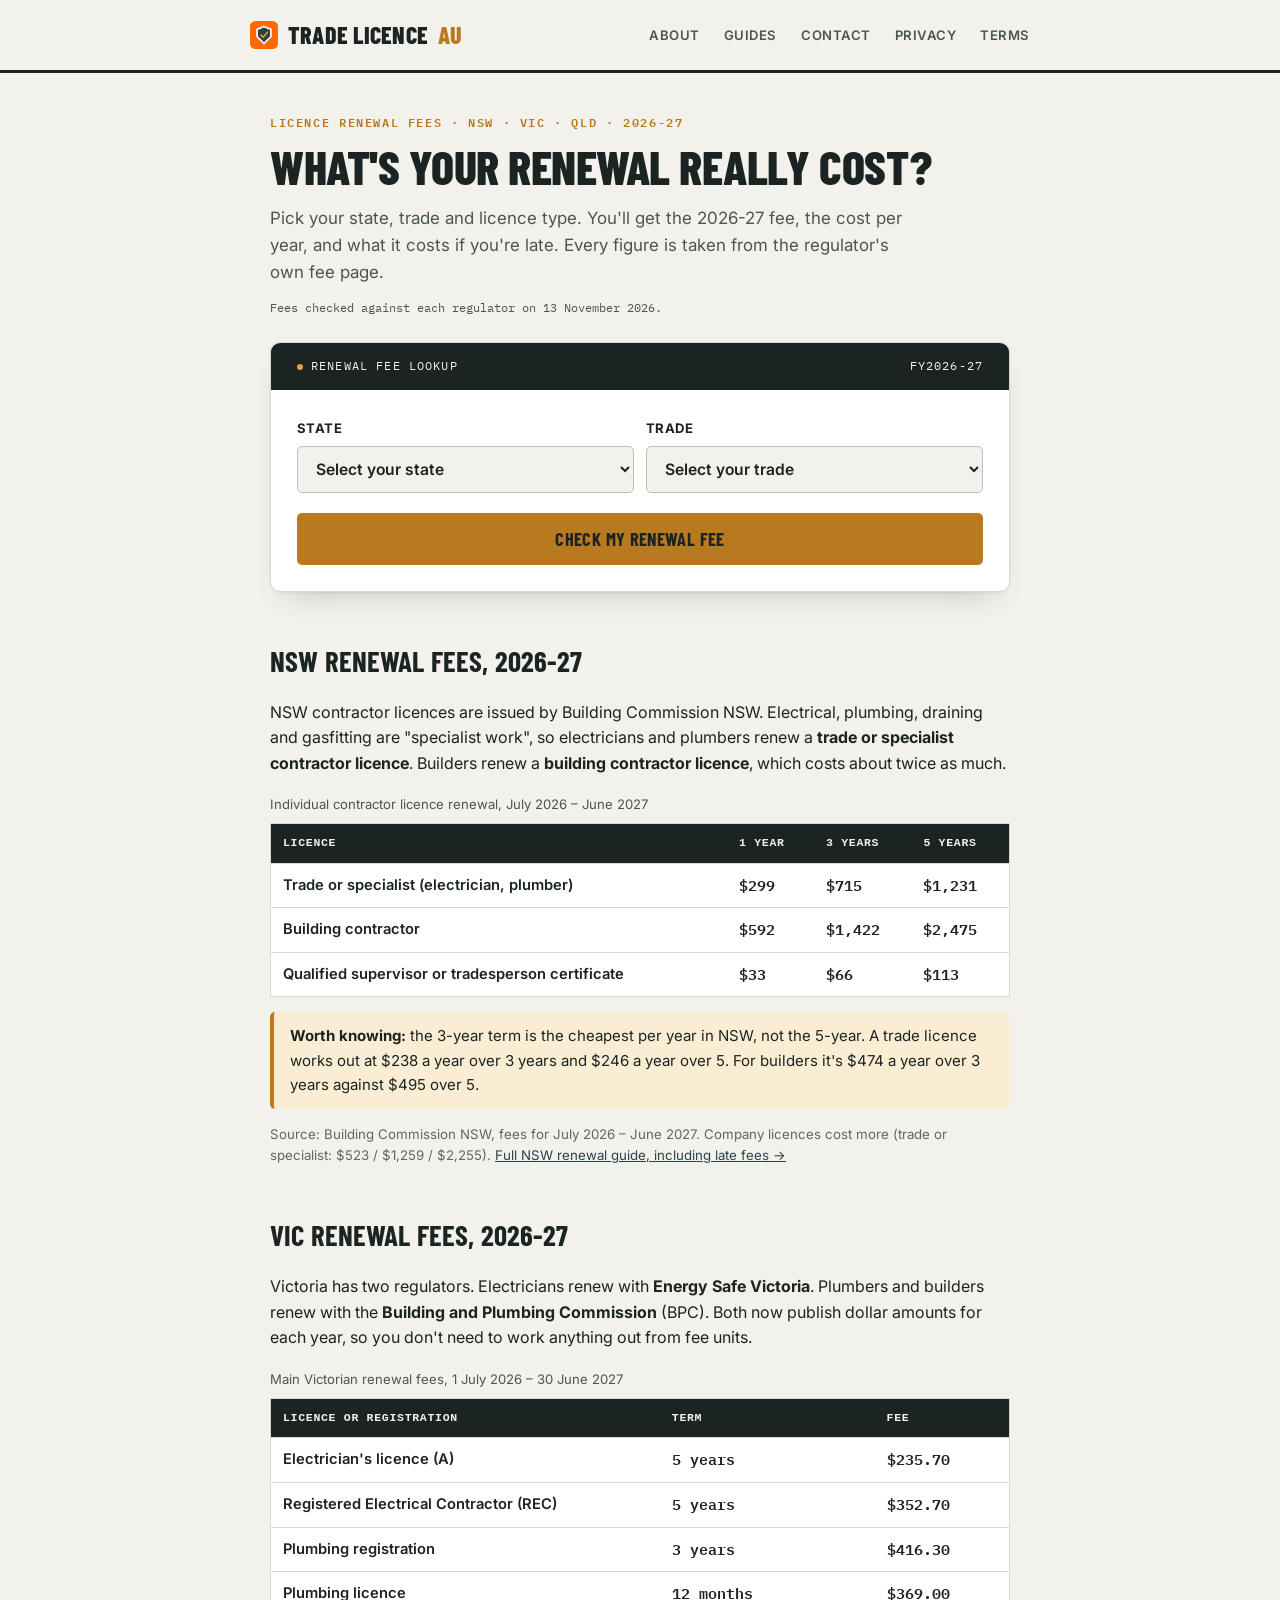
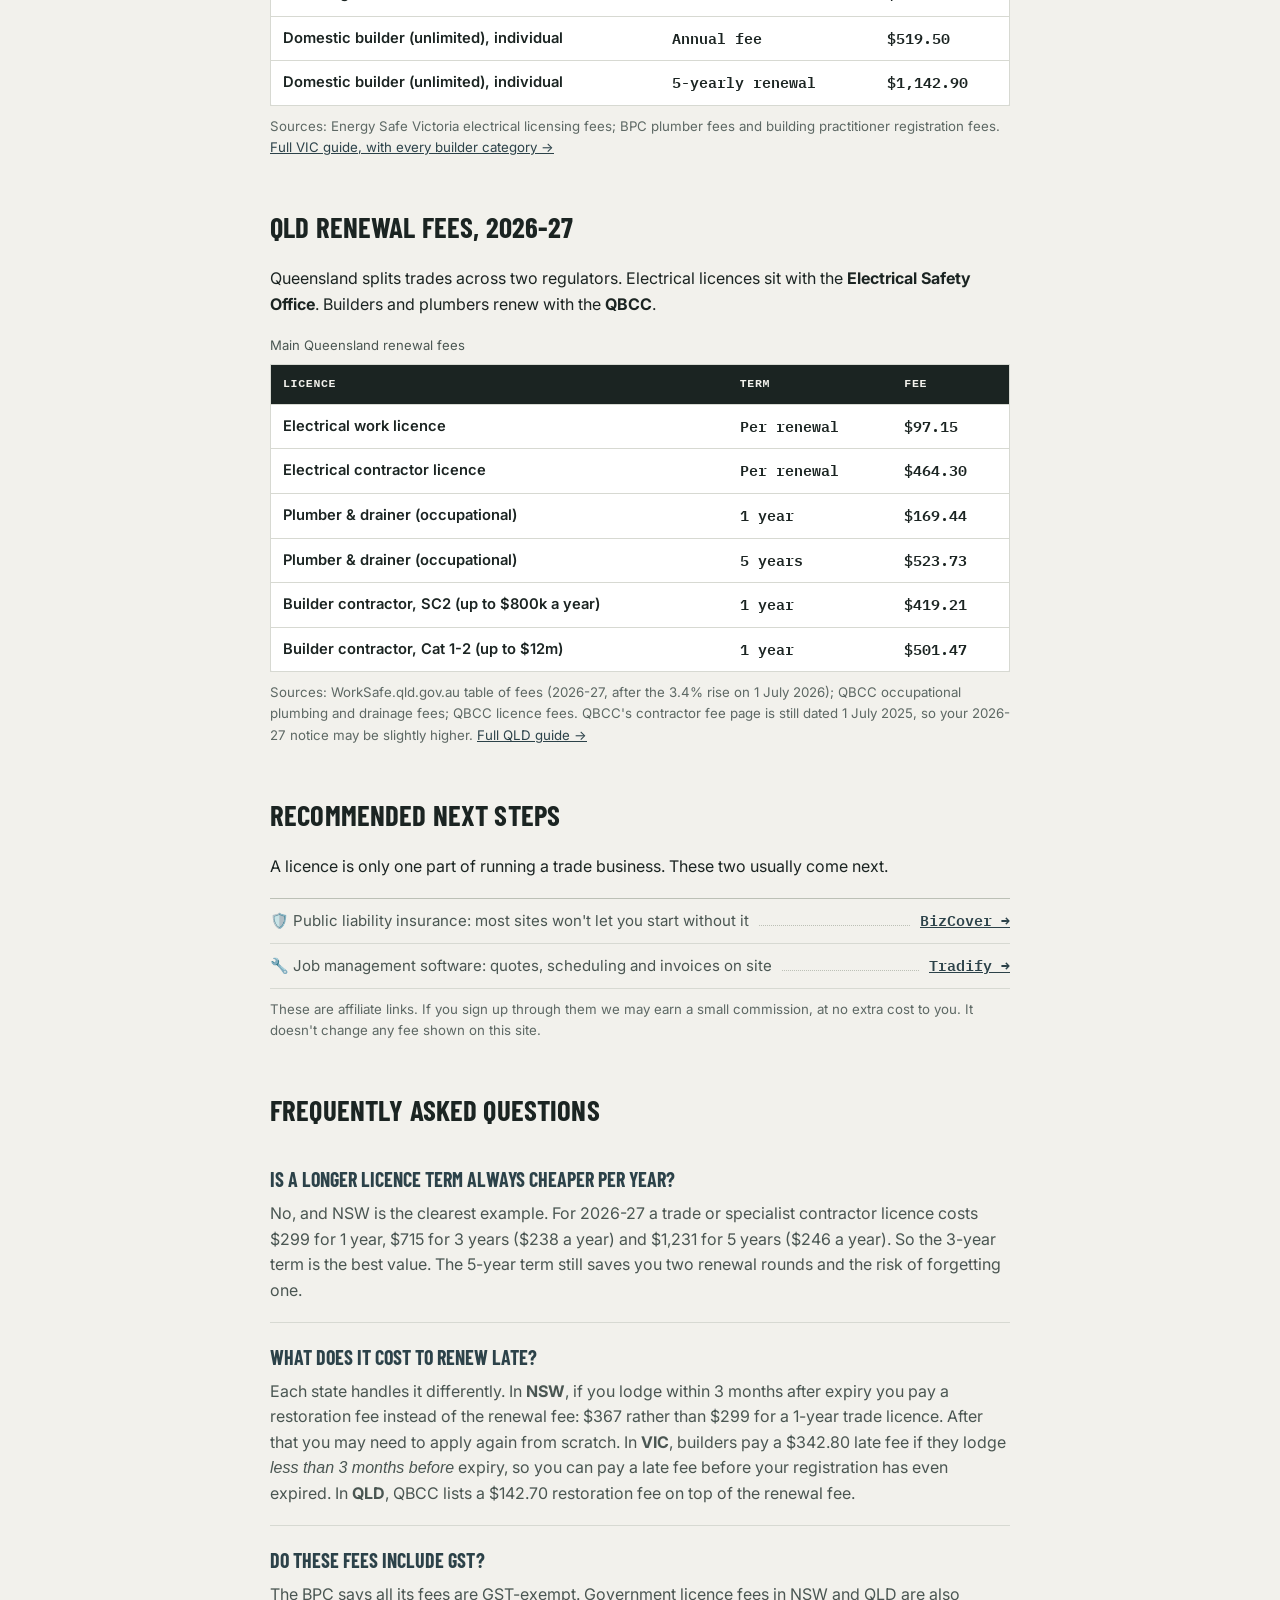
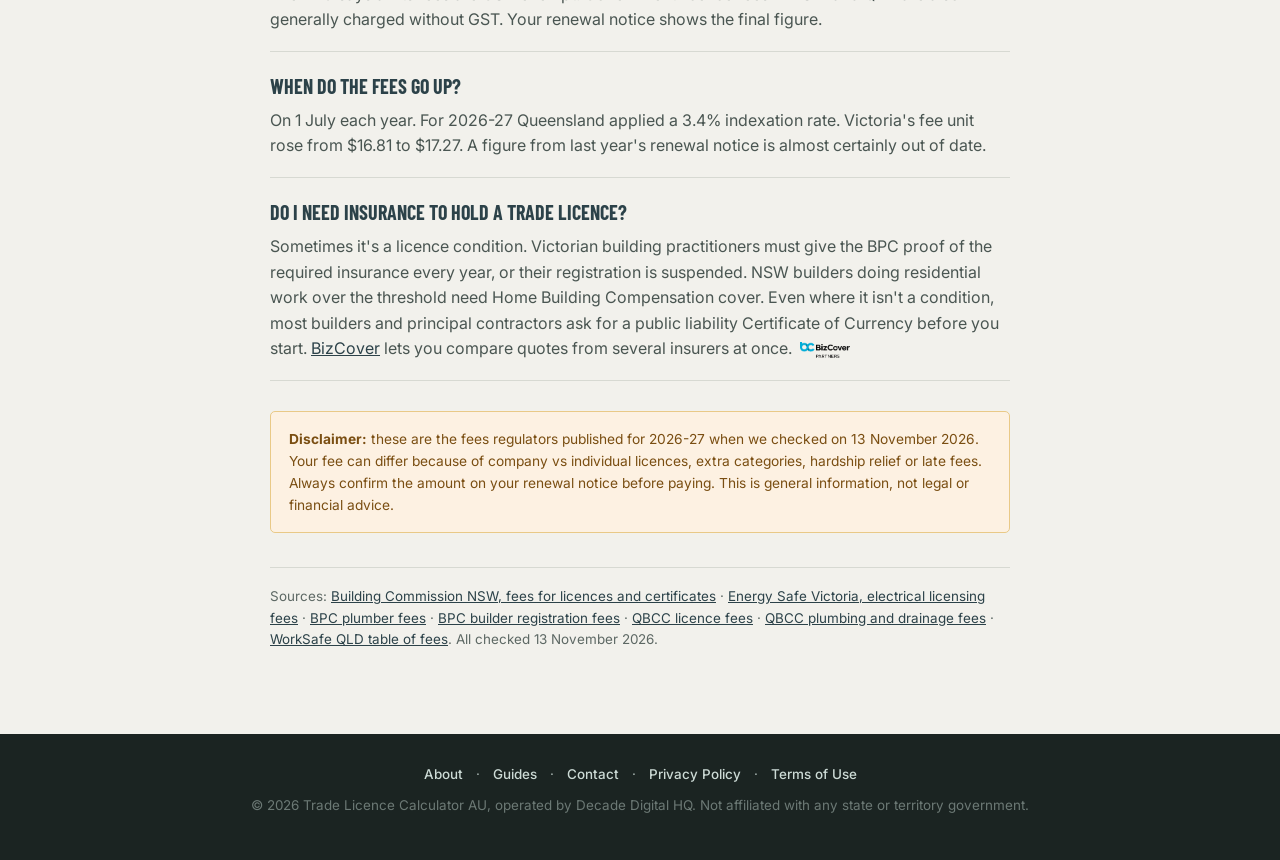
==== commit e0272e34: "Correct 2026-27 fees, rebuilt calculator and guides, add analytics.js" ====
--- a/index.html
+++ b/index.html
@@ -4,8 +4,8 @@
 <script async src="https://pagead2.googlesyndication.com/pagead/js/adsbygoogle.js?client=ca-pub-4109746144407141" crossorigin="anonymous"></script>
 <meta charset="UTF-8">
 <meta name="viewport" content="width=device-width, initial-scale=1.0">
-<title>Trade Licence Renewal Fee Calculator Australia — Electrician, Plumber, Builder</title>
-<meta name="description" content="Free calculator for electrician, plumber and builder licence renewal fees in NSW, VIC and QLD. See what you actually owe, sourced from official regulator fee schedules.">
+<title>Trade Licence Renewal Fees 2026-27 — NSW, VIC, QLD Calculator</title>
+<meta name="description" content="2026-27 renewal fees for electrician, plumber and builder licences in NSW, VIC and QLD, checked against each regulator. Compare terms, late fees and cost per year.">
 <link rel="preconnect" href="https://fonts.googleapis.com">
 <link rel="preconnect" href="https://fonts.gstatic.com" crossorigin>
 <link rel="icon" href="favicon.ico" sizes="any">
@@ -14,10 +14,11 @@
 <link rel="apple-touch-icon" href="apple-touch-icon.png">
 <link rel="canonical" href="https://tradelicencecalculator.com.au/">
 <link rel="stylesheet" href="styles.css">
+<script src="/analytics.js" defer></script>
 
 <meta property="og:type" content="website">
-<meta property="og:title" content="Trade Licence Renewal Fee Calculator Australia">
-<meta property="og:description" content="See what your electrician, plumber or builder licence renewal actually costs in NSW, VIC or QLD.">
+<meta property="og:title" content="Trade Licence Renewal Fees 2026-27 — NSW, VIC, QLD">
+<meta property="og:description" content="What your electrician, plumber or builder licence renewal costs this financial year, checked against each state regulator.">
 <meta property="og:url" content="https://tradelicencecalculator.com.au/">
 <meta property="og:site_name" content="Trade Licence Calculator AU">
 <meta property="og:image" content="https://tradelicencecalculator.com.au/og-image.png">
@@ -34,7 +35,8 @@
   "url": "https://tradelicencecalculator.com.au/",
   "applicationCategory": "BusinessApplication",
   "operatingSystem": "Any (Web-based)",
-  "description": "Free electrician, plumber and builder licence renewal fee calculator for NSW, VIC and QLD.",
+  "description": "Free 2026-27 renewal fee calculator for electrician, plumber and builder licences in NSW, VIC and QLD.",
+  "dateModified": "2026-11-13",
   "offers": { "@type": "Offer", "price": "0", "priceCurrency": "AUD" }
 }
 </script>
@@ -45,51 +47,28 @@
   "mainEntity": [
     {
       "@type": "Question",
-      "name": "Do I need insurance to hold a trade licence?",
-      "acceptedAnswer": {
-        "@type": "Answer",
-        "text": "In most states, yes — public liability insurance is either a legal condition of your licence or a practical requirement, since most building sites and principal contractors won't let you start work without a valid Certificate of Currency."
-      }
+      "name": "Is a longer licence term always cheaper per year?",
+      "acceptedAnswer": { "@type": "Answer", "text": "No. In NSW for 2026-27 the 3-year term is the cheapest per year for individual contractor licences. A trade or specialist licence costs $299 for 1 year, $715 for 3 years ($238 a year) and $1,231 for 5 years ($246 a year)." }
     },
     {
       "@type": "Question",
-      "name": "Why don't you have an exact fee for every state and trade?",
-      "acceptedAnswer": {
-        "@type": "Answer",
-        "text": "We only publish figures we can verify directly from official regulator fee schedules. Some states calculate fees using formulas rather than flat published rates, and some trades scale by business turnover."
-      }
+      "name": "What does it cost to renew late?",
+      "acceptedAnswer": { "@type": "Answer", "text": "It depends on the state. NSW charges a restoration fee instead of the renewal fee if you lodge within 3 months after expiry ($367 instead of $299 for a 1-year trade or specialist licence). VIC builders pay a $342.80 late fee if they lodge less than 3 months before expiry. QBCC lists a $142.70 restoration fee on top of the renewal fee." }
     },
     {
       "@type": "Question",
       "name": "Do these fees include GST?",
-      "acceptedAnswer": {
-        "@type": "Answer",
-        "text": "Most Australian government licensing fees are GST-exempt, including the ones listed here. Always confirm on your renewal notice."
-      }
+      "acceptedAnswer": { "@type": "Answer", "text": "The Building and Plumbing Commission (VIC) states its fees are GST-exempt. Government licence fees in NSW and QLD are also generally charged without GST. Your renewal notice shows the final amount." }
     },
     {
       "@type": "Question",
-      "name": "What happens if I miss my renewal deadline?",
-      "acceptedAnswer": {
-        "@type": "Answer",
-        "text": "Working on an expired licence is illegal in every state and can invalidate your insurance. Most regulators charge a restoration fee on top of the normal renewal fee if you're late."
-      }
+      "name": "When do the fees go up?",
+      "acceptedAnswer": { "@type": "Answer", "text": "On 1 July each year. For 2026-27 Queensland applied a 3.4% indexation rate and Victoria set its fee unit at $17.27, up from $16.81." }
     },
     {
       "@type": "Question",
-      "name": "Can I renew for a shorter or longer period to save money?",
-      "acceptedAnswer": {
-        "@type": "Answer",
-        "text": "Where multi-year options exist, longer renewal periods work out cheaper per year, but require more money upfront."
-      }
-    },
-    {
-      "@type": "Question",
-      "name": "Do fees change every year?",
-      "acceptedAnswer": {
-        "@type": "Answer",
-        "text": "Yes. Most regulators increase fees annually on 1 July in line with CPI or legislated schedules."
-      }
+      "name": "Do I need insurance to hold a trade licence?",
+      "acceptedAnswer": { "@type": "Answer", "text": "Victorian building practitioners must show proof of required insurance every year to keep their registration. NSW builders doing residential work over the threshold need Home Building Compensation cover. Even where it is not a licence condition, most builders and principal contractors want a public liability Certificate of Currency before you start." }
     }
   ]
 }
@@ -119,140 +98,157 @@
 </header>
 
 <main>
-  <div class="eyebrow">Licence Renewal Lookup · NSW · VIC · QLD</div>
+  <div class="eyebrow">Licence Renewal Fees · NSW · VIC · QLD · 2026-27</div>
   <h1>What's your renewal really cost?</h1>
-  <p class="subtitle">Select your state, trade, and renewal length to see your licence renewal fee — sourced directly from official regulator fee schedules, not a guess.</p>
+  <p class="subtitle">Pick your state, trade and licence type. You'll get the 2026-27 fee, the cost per year, and what it costs if you're late. Every figure is taken from the regulator's own fee page.</p>
+  <p class="updated">Fees checked against each regulator on 13 November 2026.</p>
 
   <div class="calculator">
     <div class="card-head"><span><span class="dot"></span>Renewal Fee Lookup</span><span>FY2026-27</span></div>
     <div class="card-body">
 
-      <div class="field">
-        <label for="state">State</label>
-        <select id="state" onchange="updateOptions()">
-          <option value="">Select your state</option>
-          <option value="NSW">New South Wales</option>
-          <option value="VIC">Victoria</option>
-          <option value="QLD">Queensland</option>
-        </select>
+      <div class="field-row">
+        <div class="field">
+          <label for="state">State</label>
+          <select id="state">
+            <option value="">Select your state</option>
+            <option value="NSW">New South Wales</option>
+            <option value="VIC">Victoria</option>
+            <option value="QLD">Queensland</option>
+          </select>
+        </div>
+        <div class="field">
+          <label for="trade">Trade</label>
+          <select id="trade">
+            <option value="">Select your trade</option>
+            <option value="electrician">Electrician</option>
+            <option value="plumber">Plumber</option>
+            <option value="builder">Builder</option>
+          </select>
+        </div>
       </div>
 
-      <div class="field">
-        <label for="trade">Trade / licence type</label>
-        <select id="trade" onchange="updateOptions()">
-          <option value="">Select your trade</option>
-          <option value="electrician">Electrician</option>
-          <option value="plumber">Plumber</option>
-          <option value="builder">Builder</option>
-        </select>
+      <div class="field" id="optionField" hidden>
+        <label for="option">Licence or registration</label>
+        <select id="option"></select>
       </div>
 
-      <div class="field" id="yearsField" style="display:none;">
-        <label for="years">Renewal length</label>
-        <select id="years"></select>
-        <div class="hint">Your regulator sets which lengths are available — options update based on your state and trade.</div>
+      <div class="field" id="termField" hidden>
+        <label for="term">Renewal term</label>
+        <select id="term"></select>
+        <div class="hint">Only the terms your regulator offers for this licence are listed.</div>
       </div>
 
-      <button class="calc-btn" onclick="calculateFee()">Check My Renewal Fee</button>
+      <button class="calc-btn" id="calcBtn" type="button">Check My Renewal Fee</button>
 
       <div class="result-divider" id="resultDivider"><div class="hazard-stripe"></div></div>
-      <div class="result" id="resultBox">
+      <div class="result" id="resultBox" aria-live="polite">
         <div id="resultContent"></div>
       </div>
     </div>
   </div>
 
-  <h2>NSW Renewal Fees</h2>
-  <h3>Electrician (contractor licence)</h3>
-  <div class="ledger">
-    <div class="ledger-row"><span class="label">1 year</span><span class="filler"></span><span class="value">$403.00</span></div>
-    <div class="ledger-row"><span class="label">3 years</span><span class="filler"></span><span class="value">$803.00</span></div>
-    <div class="ledger-row"><span class="label">5 years</span><span class="filler"></span><span class="value">$1,235.00</span></div>
-  </div>
-  <h3>Plumber (contractor licence)</h3>
-  <div class="ledger">
-    <div class="ledger-row"><span class="label">1 year</span><span class="filler"></span><span class="value">$388.00</span></div>
-    <div class="ledger-row"><span class="label">3 years</span><span class="filler"></span><span class="value">$959.00</span></div>
-  </div>
-  <h3>Builder (individual contractor licence)</h3>
-  <div class="ledger">
-    <div class="ledger-row"><span class="label">1 year</span><span class="filler"></span><span class="value">$849.00</span></div>
-    <div class="ledger-row"><span class="label">3 years</span><span class="filler"></span><span class="value">$1,590.00</span></div>
-    <div class="ledger-row"><span class="label">5 years</span><span class="filler"></span><span class="value">$2,779.00</span></div>
-  </div>
-  <p class="ledger-note">Source: Building Commission NSW / NSW Fair Trading, 2025-26 &amp; 2026-27 fee schedules. <a href="/nsw-licence-renewal-guide">Read the full NSW renewal guide &rarr;</a></p>
-
-  <h2>QLD Renewal Fees</h2>
-  <h3>Plumber &amp; drainer (occupational licence, incl. admin fee)</h3>
-  <div class="ledger">
-    <div class="ledger-row"><span class="label">1 year</span><span class="filler"></span><span class="value">$163.90</span></div>
-    <div class="ledger-row"><span class="label">2 years</span><span class="filler"></span><span class="value">$249.55</span></div>
-    <div class="ledger-row"><span class="label">3 years</span><span class="filler"></span><span class="value">$335.21</span></div>
-    <div class="ledger-row"><span class="label">4 years</span><span class="filler"></span><span class="value">$420.91</span></div>
-    <div class="ledger-row"><span class="label">5 years</span><span class="filler"></span><span class="value">$506.62</span></div>
-  </div>
-  <p class="ledger-note">Source: QBCC, effective 1 July 2025 – 30 June 2026. QBCC fees increase annually on 1 July — figures for FY2026-27 may differ slightly. <a href="/qld-licence-renewal-guide">Read the full QLD renewal guide &rarr;</a></p>
-
-  <h3>Builder &amp; Electrician (QLD)</h3>
-  <p>QLD builder licence fees scale with your annual turnover (Maximum Revenue tier) rather than a flat rate, starting from approximately <strong>$602.30</strong> for the lowest tier. Electrical licensing in QLD sits across two separate regulators — Electrical Safety Queensland (worker licence) and QBCC (contractor licence) — so there's no single renewal figure. Use the calculator above for a direct link to the right official fee page for your exact situation.</p>
-
-  <h2>VIC Renewal Fees</h2>
-  <p>Victoria's building, plumbing, and electrical renewal fees are calculated using an annually-set "fee unit" multiplied by a rate specific to your licence class, rather than published as flat dollar figures. This means we can't show an exact number here reliably — the calculator above will point you to the correct official fee lookup for your trade. <a href="/vic-licence-renewal-guide">Read the full VIC renewal guide &rarr;</a></p>
+  <h2>NSW renewal fees, 2026-27</h2>
+  <p>NSW contractor licences are issued by Building Commission NSW. Electrical, plumbing, draining and gasfitting are "specialist work", so electricians and plumbers renew a <strong>trade or specialist contractor licence</strong>. Builders renew a <strong>building contractor licence</strong>, which costs about twice as much.</p>
+  <div class="table-wrap">
+    <table class="fee-table">
+      <caption>Individual contractor licence renewal, July 2026 – June 2027</caption>
+      <thead><tr><th scope="col">Licence</th><th scope="col">1 year</th><th scope="col">3 years</th><th scope="col">5 years</th></tr></thead>
+      <tbody>
+        <tr><th scope="row">Trade or specialist (electrician, plumber)</th><td>$299</td><td>$715</td><td>$1,231</td></tr>
+        <tr><th scope="row">Building contractor</th><td>$592</td><td>$1,422</td><td>$2,475</td></tr>
+        <tr><th scope="row">Qualified supervisor or tradesperson certificate</th><td>$33</td><td>$66</td><td>$113</td></tr>
+      </tbody>
+    </table>
+  </div>
+  <p class="tip"><strong>Worth knowing:</strong> the 3-year term is the cheapest per year in NSW, not the 5-year. A trade licence works out at $238 a year over 3 years and $246 a year over 5. For builders it's $474 a year over 3 years against $495 over 5.</p>
+  <p class="ledger-note">Source: Building Commission NSW, fees for July 2026 – June 2027. Company licences cost more (trade or specialist: $523 / $1,259 / $2,255). <a href="/nsw-licence-renewal-guide">Full NSW renewal guide, including late fees &rarr;</a></p>
+
+  <h2>VIC renewal fees, 2026-27</h2>
+  <p>Victoria has two regulators. Electricians renew with <strong>Energy Safe Victoria</strong>. Plumbers and builders renew with the <strong>Building and Plumbing Commission</strong> (BPC). Both now publish dollar amounts for each year, so you don't need to work anything out from fee units.</p>
+  <div class="table-wrap">
+    <table class="fee-table">
+      <caption>Main Victorian renewal fees, 1 July 2026 – 30 June 2027</caption>
+      <thead><tr><th scope="col">Licence or registration</th><th scope="col">Term</th><th scope="col">Fee</th></tr></thead>
+      <tbody>
+        <tr><th scope="row">Electrician's licence (A)</th><td>5 years</td><td>$235.70</td></tr>
+        <tr><th scope="row">Registered Electrical Contractor (REC)</th><td>5 years</td><td>$352.70</td></tr>
+        <tr><th scope="row">Plumbing registration</th><td>3 years</td><td>$416.30</td></tr>
+        <tr><th scope="row">Plumbing licence</th><td>12 months</td><td>$369.00</td></tr>
+        <tr><th scope="row">Domestic builder (unlimited), individual</th><td>Annual fee</td><td>$519.50</td></tr>
+        <tr><th scope="row">Domestic builder (unlimited), individual</th><td>5-yearly renewal</td><td>$1,142.90</td></tr>
+      </tbody>
+    </table>
+  </div>
+  <p class="ledger-note">Sources: Energy Safe Victoria electrical licensing fees; BPC plumber fees and building practitioner registration fees. <a href="/vic-licence-renewal-guide">Full VIC guide, with every builder category &rarr;</a></p>
+
+  <h2>QLD renewal fees, 2026-27</h2>
+  <p>Queensland splits trades across two regulators. Electrical licences sit with the <strong>Electrical Safety Office</strong>. Builders and plumbers renew with the <strong>QBCC</strong>.</p>
+  <div class="table-wrap">
+    <table class="fee-table">
+      <caption>Main Queensland renewal fees</caption>
+      <thead><tr><th scope="col">Licence</th><th scope="col">Term</th><th scope="col">Fee</th></tr></thead>
+      <tbody>
+        <tr><th scope="row">Electrical work licence</th><td>Per renewal</td><td>$97.15</td></tr>
+        <tr><th scope="row">Electrical contractor licence</th><td>Per renewal</td><td>$464.30</td></tr>
+        <tr><th scope="row">Plumber &amp; drainer (occupational)</th><td>1 year</td><td>$169.44</td></tr>
+        <tr><th scope="row">Plumber &amp; drainer (occupational)</th><td>5 years</td><td>$523.73</td></tr>
+        <tr><th scope="row">Builder contractor, SC2 (up to $800k a year)</th><td>1 year</td><td>$419.21</td></tr>
+        <tr><th scope="row">Builder contractor, Cat 1-2 (up to $12m)</th><td>1 year</td><td>$501.47</td></tr>
+      </tbody>
+    </table>
+  </div>
+  <p class="ledger-note">Sources: WorkSafe.qld.gov.au table of fees (2026-27, after the 3.4% rise on 1 July 2026); QBCC occupational plumbing and drainage fees; QBCC licence fees. QBCC's contractor fee page is still dated 1 July 2025, so your 2026-27 notice may be slightly higher. <a href="/qld-licence-renewal-guide">Full QLD guide &rarr;</a></p>
 
   <h2>Recommended next steps</h2>
-  <p>Getting your licence sorted is step one. Most tradies setting up or running their business also need a few other things in place — here's what usually comes next.</p>
+  <p>A licence is only one part of running a trade business. These two usually come next.</p>
 
   <div class="ledger">
     <div class="ledger-row">
-      <span class="label">🛡️ Public liability insurance — most sites won't let you start without it</span>
+      <span class="label">🛡️ Public liability insurance: most sites won't let you start without it</span>
       <span class="filler"></span>
-      <span class="value"><a href="https://insure.bizcover.com.au/OccupationSelection?utm_source=DDHQ&utm_medium=Form&utm_campaign=DDHQ" target="_blank" rel="noopener noreferrer sponsored">Compare & Buy Insurance →</a></span>
+      <span class="value"><a href="https://insure.bizcover.com.au/OccupationSelection?utm_source=DDHQ&utm_medium=Form&utm_campaign=DDHQ" target="_blank" rel="sponsored nofollow noopener">BizCover →</a></span>
     </div>
     <div class="ledger-row">
-      <span class="label">🔧 Job management software — quoting, scheduling, and invoicing on-site</span>
+      <span class="label">🔧 Job management software: quotes, scheduling and invoices on site</span>
       <span class="filler"></span>
-      <span class="value"><a href="https://www.tradifyhq.com/mates-rates?referralCode=S6Y2HK" target="_blank" rel="noopener noreferrer sponsored">Tradify →</a></span>
+      <span class="value"><a href="https://www.tradifyhq.com/mates-rates?referralCode=S6Y2HK" target="_blank" rel="sponsored nofollow noopener">Tradify →</a></span>
     </div>
   </div>
-  <p class="ledger-note">These are affiliate links — if you sign up through them, we may earn a small commission at no extra cost to you. We only recommend tools we'd genuinely suggest to a tradie starting out.</p>
+  <p class="ledger-note">These are affiliate links. If you sign up through them we may earn a small commission, at no extra cost to you. It doesn't change any fee shown on this site.</p>
 
   <h2>Frequently asked questions</h2>
+
+  <div class="faq-item">
+    <h3>Is a longer licence term always cheaper per year?</h3>
+    <p>No, and NSW is the clearest example. For 2026-27 a trade or specialist contractor licence costs $299 for 1 year, $715 for 3 years ($238 a year) and $1,231 for 5 years ($246 a year). So the 3-year term is the best value. The 5-year term still saves you two renewal rounds and the risk of forgetting one.</p>
+  </div>
+
+  <div class="faq-item">
+    <h3>What does it cost to renew late?</h3>
+    <p>Each state handles it differently. In <strong>NSW</strong>, if you lodge within 3 months after expiry you pay a restoration fee instead of the renewal fee: $367 rather than $299 for a 1-year trade licence. After that you may need to apply again from scratch. In <strong>VIC</strong>, builders pay a $342.80 late fee if they lodge <em>less than 3 months before</em> expiry, so you can pay a late fee before your registration has even expired. In <strong>QLD</strong>, QBCC lists a $142.70 restoration fee on top of the renewal fee.</p>
+  </div>
+
+  <div class="faq-item">
+    <h3>Do these fees include GST?</h3>
+    <p>The BPC says all its fees are GST-exempt. Government licence fees in NSW and QLD are also generally charged without GST. Your renewal notice shows the final figure.</p>
+  </div>
+
+  <div class="faq-item">
+    <h3>When do the fees go up?</h3>
+    <p>On 1 July each year. For 2026-27 Queensland applied a 3.4% indexation rate. Victoria's fee unit rose from $16.81 to $17.27. A figure from last year's renewal notice is almost certainly out of date.</p>
+  </div>
 
   <div class="faq-item">
     <h3>Do I need insurance to hold a trade licence?</h3>
-    <p>In most states, yes — public liability insurance is either a legal condition of your licence or a practical requirement, since most building sites, principal contractors, and councils won't let you start work without a valid Certificate of Currency. Some licence categories (like registered building practitioners in several states) also require Professional Indemnity insurance. Comparison platforms like <a href="https://insure.bizcover.com.au/OccupationSelection?utm_source=DDHQ&utm_medium=Form&utm_campaign=DDHQ" target="_blank" rel="noopener noreferrer sponsored">BizCover</a> let you quote across multiple insurers in one go rather than calling around individually. <img src="bizcover-partners-badge.png" alt="BizCover Partners" style="height:16px; vertical-align:middle; margin-left:4px;"></p>
-  </div>
-
-  <div class="faq-item">
-    <h3>Why don't you have an exact fee for every state and trade?</h3>
-    <p>We only publish figures we can verify directly from official regulator fee schedules. Some states (like Victoria) calculate fees using formulas rather than flat published rates, and some trades (like QLD builders) scale by business turnover. Where we can't verify an exact number, we link you straight to the official source instead of guessing.</p>
-  </div>
-
-  <div class="faq-item">
-    <h3>Do these fees include GST?</h3>
-    <p>Most Australian government licensing fees are GST-exempt, including the ones listed here. Always confirm on your renewal notice, as this can vary by fee component.</p>
-  </div>
-
-  <div class="faq-item">
-    <h3>What happens if I miss my renewal deadline?</h3>
-    <p>In every state, working on an expired licence is illegal and can invalidate your insurance. Most regulators charge a restoration fee on top of the normal renewal fee if you're late, and if it's been expired too long (often 3+ months) you may need to reapply from scratch rather than simply restore it.</p>
-  </div>
-
-  <div class="faq-item">
-    <h3>Can I renew for a shorter or longer period to save money?</h3>
-    <p>Where multi-year options exist (like NSW's 1/3/5-year choices), longer renewal periods work out cheaper per year, but require more money upfront. Weigh that against how settled you are in your current business structure.</p>
-  </div>
-
-  <div class="faq-item">
-    <h3>Do fees change every year?</h3>
-    <p>Yes. Most regulators (NSW, QLD) increase fees annually on 1 July in line with CPI or legislated schedules. We update this page when new fee schedules are published, but always cross-check your exact renewal notice for the final figure.</p>
+    <p>Sometimes it's a licence condition. Victorian building practitioners must give the BPC proof of the required insurance every year, or their registration is suspended. NSW builders doing residential work over the threshold need Home Building Compensation cover. Even where it isn't a condition, most builders and principal contractors ask for a public liability Certificate of Currency before you start. <a href="https://insure.bizcover.com.au/OccupationSelection?utm_source=DDHQ&utm_medium=Form&utm_campaign=DDHQ" target="_blank" rel="sponsored nofollow noopener">BizCover</a> lets you compare quotes from several insurers at once. <img src="bizcover-partners-badge.png" alt="BizCover Partners" width="70" height="16" style="height:16px; width:auto; vertical-align:middle; margin-left:4px;"></p>
   </div>
 
   <div class="disclaimer">
-    <strong>Disclaimer:</strong> figures on this page are estimates based on published regulator fee schedules at the time of writing and may not reflect the most current rates, discounts, or your specific circumstances (e.g. mutual recognition, reduced fees, penalty surcharges). Always confirm your exact fee with your state's licensing regulator before making a payment.
-  </div>
-
-  <p class="source-note">Sources: <a href="https://www.nsw.gov.au/business-and-economy/licences-and-credentials/building-and-trade-licences-and-registrations" target="_blank" rel="noopener noreferrer">Building Commission NSW</a>, <a href="https://www.qbcc.qld.gov.au/licences/apply-licence/licence-fees" target="_blank" rel="noopener noreferrer">QBCC</a>, <a href="https://www.bpc.vic.gov.au" target="_blank" rel="noopener noreferrer">Building and Plumbing Commission (VIC)</a>.</p>
+    <strong>Disclaimer:</strong> these are the fees regulators published for 2026-27 when we checked on 13 November 2026. Your fee can differ because of company vs individual licences, extra categories, hardship relief or late fees. Always confirm the amount on your renewal notice before paying. This is general information, not legal or financial advice.
+  </div>
+
+  <p class="source-note">Sources: <a href="https://www.nsw.gov.au/business-and-economy/licences-and-credentials/building-and-trade/fees-for-licences-and-certificates" target="_blank" rel="noopener">Building Commission NSW, fees for licences and certificates</a> · <a href="https://www.energysafe.vic.gov.au/licensing/electrical-licences/fees" target="_blank" rel="noopener">Energy Safe Victoria, electrical licensing fees</a> · <a href="https://www.bpc.vic.gov.au/plumbers/registration-and-licensing/plumber-fees" target="_blank" rel="noopener">BPC plumber fees</a> · <a href="https://www.bpc.vic.gov.au/builders/registration/registration-fees" target="_blank" rel="noopener">BPC builder registration fees</a> · <a href="https://www.qbcc.qld.gov.au/licences/apply-licence/licence-fees" target="_blank" rel="noopener">QBCC licence fees</a> · <a href="https://www.qbcc.qld.gov.au/licences/apply-licence/licence-fees/licence-fees-occupational-plumbing-drainage" target="_blank" rel="noopener">QBCC plumbing and drainage fees</a> · <a href="https://www.worksafe.qld.gov.au/licensing-and-registrations/table-of-fees" target="_blank" rel="noopener">WorkSafe QLD table of fees</a>. All checked 13 November 2026.</p>
 </main>
 
 <footer>
@@ -269,96 +265,135 @@
 <script>
 document.getElementById('year').textContent = new Date().getFullYear();
 
-const feeData = {
-  "NSW-electrician": { type: "exact", fees: {1: 403.00, 3: 803.00, 5: 1235.00}, label: "Electrician contractor licence (NSW)" },
-  "NSW-plumber": { type: "exact", fees: {1: 388.00, 3: 959.00}, label: "Plumber contractor licence (NSW)" },
-  "NSW-builder": { type: "exact", fees: {1: 849.00, 3: 1590.00, 5: 2779.00}, label: "Builder contractor licence (NSW)" },
-  "QLD-plumber": { type: "exact", fees: {1: 163.90, 2: 249.55, 3: 335.21, 4: 420.91, 5: 506.62}, label: "Plumber & drainer occupational licence (QLD)" },
-  "QLD-builder": { type: "approx", text: "From approximately $602.30, scaling with your annual turnover (Maximum Revenue tier)", link: "https://www.qbcc.qld.gov.au/licences/apply-licence/licence-fees", label: "Builder licence (QLD)" },
-  "QLD-electrician": { type: "approx", text: "Split across two regulators — Electrical Safety Queensland (worker licence) and QBCC (contractor licence). No single flat renewal figure.", link: "https://www.worksafe.qld.gov.au/licensing-and-registrations/table-of-fees", label: "Electrician licensing (QLD)" },
-  "VIC-electrician": { type: "approx", text: "Calculated per fee unit ($17.27 for FY2026-27) × a rate specific to your licence class. Not published as a flat figure.", link: "https://www.energysafe.vic.gov.au", label: "Electrician licence (VIC)" },
-  "VIC-plumber": { type: "approx", text: "Calculated per fee unit ($17.27 for FY2026-27) × a rate specific to your registration/licence class.", link: "https://www.bpc.vic.gov.au/plumbers/registration-and-licensing/plumber-fees", label: "Plumber registration/licence (VIC)" },
-  "VIC-builder": { type: "approx", text: "Annual fee calculated per fee unit ($17.27 for FY2026-27) × a rate specific to your practitioner category.", link: "https://www.bpc.vic.gov.au/builders/registration/registration-fees", label: "Builder registration (VIC)" }
+/* 2026-27 fee data. Every figure checked against the regulator's page on 13 Nov 2026.
+   terms: {label: amount}. perYear: years in the term (for cost-per-year), null if not a fixed term.
+   late: what happens if you renew late. */
+var NSW_SRC = 'https://www.nsw.gov.au/business-and-economy/licences-and-credentials/building-and-trade/fees-for-licences-and-certificates';
+var ESV_SRC = 'https://www.energysafe.vic.gov.au/licensing/electrical-licences/fees';
+var BPC_PL = 'https://www.bpc.vic.gov.au/plumbers/registration-and-licensing/plumber-fees';
+var BPC_BU = 'https://www.bpc.vic.gov.au/builders/registration/registration-fees';
+var QBCC_SRC = 'https://www.qbcc.qld.gov.au/licences/apply-licence/licence-fees';
+var QBCC_PL = 'https://www.qbcc.qld.gov.au/licences/apply-licence/licence-fees/licence-fees-occupational-plumbing-drainage';
+var ESO_SRC = 'https://www.worksafe.qld.gov.au/licensing-and-registrations/table-of-fees';
+
+var NSW_TRADE = [
+  { name: 'Contractor licence (individual)', terms: [['1 year', 299, 1], ['3 years', 715, 3], ['5 years', 1231, 5]], late: 'Lodging within 3 months after expiry? You pay the restoration fee instead: $367 / $785 / $1,388.', src: NSW_SRC, who: 'Building Commission NSW' },
+  { name: 'Contractor licence (company)', terms: [['1 year', 523, 1], ['3 years', 1259, 3], ['5 years', 2255, 5]], late: 'Late renewals are charged a restoration fee. Check the NSW fee page for company amounts.', src: NSW_SRC, who: 'Building Commission NSW' },
+  { name: 'Qualified supervisor certificate', terms: [['1 year', 33, 1], ['3 years', 66, 3], ['5 years', 113, 5]], late: 'Renew before expiry. After 3 months a new application may be needed.', src: NSW_SRC, who: 'Building Commission NSW' },
+  { name: 'Tradesperson certificate', terms: [['1 year', 33, 1], ['3 years', 66, 3], ['5 years', 113, 5]], late: 'Renew before expiry. After 3 months a new application may be needed.', src: NSW_SRC, who: 'Building Commission NSW' }
+];
+
+var FEES = {
+  'NSW-electrician': NSW_TRADE,
+  'NSW-plumber': NSW_TRADE,
+  'NSW-builder': [
+    { name: 'Building contractor licence (individual)', terms: [['1 year', 592, 1], ['3 years', 1422, 3], ['5 years', 2475, 5]], late: 'Lodging within 3 months after expiry? You pay the restoration fee instead: $661 / $1,492 / $2,658.', src: NSW_SRC, who: 'Building Commission NSW' },
+    { name: 'Building contractor licence (company)', terms: [['1 year', 881, 1], ['3 years', 2116, 3], ['5 years', 3651, 5]], late: 'Late renewals are charged a restoration fee. Check the NSW fee page for company amounts.', src: NSW_SRC, who: 'Building Commission NSW' },
+    { name: 'Building qualified supervisor certificate', terms: [['1 year', 33, 1], ['3 years', 66, 3], ['5 years', 113, 5]], late: 'Renew before expiry. After 3 months a new application may be needed.', src: NSW_SRC, who: 'Building Commission NSW' }
+  ],
+  'VIC-electrician': [
+    { name: "Electrician's licence (A)", terms: [['5 years', 235.70, 5]], late: 'If your licence has expired, contact Energy Safe Victoria. A cancelled licence means re-applying at the full fee ($471.50).', src: ESV_SRC, who: 'Energy Safe Victoria' },
+    { name: 'Registered Electrical Contractor (REC)', terms: [['5 years', 352.70, 5]], late: 'If your registration has expired, contact Energy Safe Victoria. Re-applying costs $734.30.', src: ESV_SRC, who: 'Energy Safe Victoria' },
+    { name: "Both: Electrician's licence (A) + REC", terms: [['5 years', 588.40, 5]], late: 'Sole traders often hold both. They may be on different renewal dates.', src: ESV_SRC, who: 'Energy Safe Victoria' }
+  ],
+  'VIC-plumber': [
+    { name: 'Plumbing registration', terms: [['3 years', 416.30, 3]], late: 'Late renewal or reinstatement fee: $91.30.', src: BPC_PL, who: 'Building and Plumbing Commission' },
+    { name: 'Plumbing licence', terms: [['12 months', 369.00, 1]], late: 'Late renewal or reinstatement fee: $91.30.', src: BPC_PL, who: 'Building and Plumbing Commission' },
+    { name: 'Provisional registration', terms: [['1 year', 138.60, 1]], late: 'Late renewal or reinstatement fee: $91.30.', src: BPC_PL, who: 'Building and Plumbing Commission' }
+  ],
+  'VIC-builder': [
+    { name: 'Domestic builder (unlimited), individual', terms: [['Annual fee', 519.50, 1], ['5-yearly renewal', 1142.90, null]], late: 'Lodging less than 3 months before expiry adds a $342.80 late fee.', src: BPC_BU, who: 'Building and Plumbing Commission' },
+    { name: 'Domestic builder (limited), individual', terms: [['Annual fee', 415.50, 1], ['5-yearly renewal', 914.30, null]], late: 'Lodging less than 3 months before expiry adds a $342.80 late fee.', src: BPC_BU, who: 'Building and Plumbing Commission' },
+    { name: 'Commercial builder (unlimited), individual', terms: [['Annual fee', 415.50, 1], ['5-yearly renewal', 914.30, null]], late: 'Lodging less than 3 months before expiry adds a $342.80 late fee.', src: BPC_BU, who: 'Building and Plumbing Commission' },
+    { name: 'Commercial builder (limited), individual', terms: [['Annual fee', 332.30, 1], ['5-yearly renewal', 731.50, null]], late: 'Lodging less than 3 months before expiry adds a $342.80 late fee.', src: BPC_BU, who: 'Building and Plumbing Commission' }
+  ],
+  'QLD-electrician': [
+    { name: 'Electrical work licence', terms: [['Renewal', 97.15, null]], late: 'Renewing an expired licence, or reinstating one, is also $97.15.', src: ESO_SRC, who: 'Electrical Safety Office (WorkSafe QLD)' },
+    { name: 'Electrical contractor licence', terms: [['Renewal', 464.30, null]], late: 'Reinstating an electrical contractor licence is also $464.30.', src: ESO_SRC, who: 'Electrical Safety Office (WorkSafe QLD)' }
+  ],
+  'QLD-plumber': [
+    { name: 'Plumber & drainer, full occupational licence', terms: [['1 year', 169.44, 1], ['2 years', 257.99, 2], ['3 years', 346.53, 3], ['4 years', 435.13, 4], ['5 years', 523.73, 5]], late: 'Includes the $80.90 admin fee (charged once per financial year). Licence restoration is listed by QBCC at $142.70.', src: QBCC_PL, who: 'QBCC' },
+    { name: 'Retiree or RTO employee', terms: [['1 year', 106.90, 1], ['5 years', 210.80, 5]], late: 'Includes the admin fee.', src: QBCC_PL, who: 'QBCC' }
+  ],
+  'QLD-builder': [
+    { name: 'Contractor licence, SC2 (revenue up to $800k)', terms: [['1 year', 419.21, 1], ['3 years', 1068.99, 3]], late: 'QBCC lists a $142.70 restoration fee on top of the renewal fee. Its contractor fee page is dated 1 July 2025, so 2026-27 may be higher.', src: QBCC_SRC, who: 'QBCC' },
+    { name: 'Contractor licence, Cat 1-2 (up to $12m)', terms: [['1 year', 501.47, 1], ['3 years', 1278.70, 3]], late: 'QBCC lists a $142.70 restoration fee on top of the renewal fee. Its contractor fee page is dated 1 July 2025, so 2026-27 may be higher.', src: QBCC_SRC, who: 'QBCC' },
+    { name: 'Contractor licence, Cat 3-7 (over $12m)', terms: [['1 year', 754.35, 1], ['3 years', 1923.83, 3]], late: 'QBCC lists a $142.70 restoration fee on top of the renewal fee. Its contractor fee page is dated 1 July 2025, so 2026-27 may be higher.', src: QBCC_SRC, who: 'QBCC' }
+  ]
 };
 
-function updateOptions() {
-  const state = document.getElementById('state').value;
-  const trade = document.getElementById('trade').value;
-  const yearsField = document.getElementById('yearsField');
-  const yearsSelect = document.getElementById('years');
-
-  if (!state || !trade) {
-    yearsField.style.display = 'none';
+var $ = function (id) { return document.getElementById(id); };
+function money(n) { return '$' + n.toLocaleString('en-AU', { minimumFractionDigits: 2, maximumFractionDigits: 2 }); }
+function esc(s) { return String(s).replace(/&/g, '&amp;').replace(/</g, '&lt;'); }
+
+function currentOptions() {
+  var s = $('state').value, t = $('trade').value;
+  return (s && t) ? FEES[s + '-' + t] : null;
+}
+
+function fillTerms() {
+  var opts = currentOptions();
+  var o = opts ? opts[$('option').value] : null;
+  $('term').innerHTML = '';
+  if (!o) { $('termField').hidden = true; return; }
+  o.terms.forEach(function (t, i) {
+    var el = document.createElement('option');
+    el.value = i; el.textContent = t[0];
+    $('term').appendChild(el);
+  });
+  $('termField').hidden = o.terms.length < 2;
+}
+
+function fillOptions() {
+  var opts = currentOptions();
+  $('option').innerHTML = '';
+  if (!opts) { $('optionField').hidden = true; $('termField').hidden = true; return; }
+  opts.forEach(function (o, i) {
+    var el = document.createElement('option');
+    el.value = i; el.textContent = o.name;
+    $('option').appendChild(el);
+  });
+  $('optionField').hidden = false;
+  fillTerms();
+}
+
+function bestValue(o) {
+  var fixed = o.terms.filter(function (t) { return t[2]; });
+  if (fixed.length < 2) return '';
+  var best = fixed.reduce(function (a, b) { return (a[1] / a[2]) <= (b[1] / b[2]) ? a : b; });
+  return 'Best value per year: the ' + best[0] + ' term (' + money(best[1] / best[2]) + ' a year).';
+}
+
+function calculateFee() {
+  var opts = currentOptions();
+  $('resultDivider').className = 'result-divider show';
+  $('resultBox').className = 'result show';
+  if (!opts) {
+    $('resultContent').innerHTML = '<div class="licence-card"><div class="lc-note">Select a state and trade above to see your renewal fee.</div></div>';
     return;
   }
-
-  const key = state + '-' + trade;
-  const data = feeData[key];
-
-  if (data && data.type === 'exact') {
-    yearsSelect.innerHTML = '';
-    Object.keys(data.fees).forEach(y => {
-      const opt = document.createElement('option');
-      opt.value = y;
-      opt.textContent = y + (y === '1' ? ' year' : ' years');
-      yearsSelect.appendChild(opt);
-    });
-    yearsField.style.display = 'block';
-  } else {
-    yearsField.style.display = 'none';
-  }
-}
-
-function calculateFee() {
-  const state = document.getElementById('state').value;
-  const trade = document.getElementById('trade').value;
-  const years = document.getElementById('years').value;
-  const resultBox = document.getElementById('resultBox');
-  const resultContent = document.getElementById('resultContent');
-  const resultDivider = document.getElementById('resultDivider');
-
-  if (!state || !trade) {
-    resultDivider.className = 'result-divider show';
-    resultBox.className = 'result show';
-    resultContent.innerHTML = '<div class="licence-card"><div class="lc-note">Select a state and trade above to see your renewal fee.</div></div>';
-    return;
-  }
-
-  const key = state + '-' + trade;
-  const data = feeData[key];
-  resultDivider.className = 'result-divider show';
-  resultBox.className = 'result show';
-
-  if (!data) {
-    resultContent.innerHTML = '<div class="licence-card"><div class="lc-note">We don\'t have data for that combination yet.</div></div>';
-    return;
-  }
-
-  if (data.type === 'exact') {
-    const fee = data.fees[years] || Object.values(data.fees)[0];
-    const yearLabel = years || Object.keys(data.fees)[0];
-    resultContent.innerHTML =
-      '<div class="licence-card">' +
-        '<div class="lc-top">' +
-          '<div><div class="lc-label">' + state + ' · ' + trade.toUpperCase() + '</div><div class="lc-meta">' + data.label + '</div></div>' +
-          '<div class="badge-hex">VALID</div>' +
-        '</div>' +
-        '<div class="lc-amount">$' + fee.toLocaleString('en-AU', {minimumFractionDigits: 2, maximumFractionDigits: 2}) + '</div>' +
-        '<div class="lc-meta">' + yearLabel + '-year renewal</div>' +
-        '<div class="lc-note">Sourced from official regulator fee schedules. Confirm the exact figure on your renewal notice before paying.</div>' +
-      '</div>';
-  } else {
-    resultContent.innerHTML =
-      '<div class="licence-card">' +
-        '<div class="lc-top">' +
-          '<div><div class="lc-label">' + state + ' · ' + trade.toUpperCase() + '</div><div class="lc-meta">' + data.label + '</div></div>' +
-          '<div class="badge-hex">CHECK</div>' +
-        '</div>' +
-        '<div class="lc-amount approx">' + data.text + '</div>' +
-        '<div class="lc-note">This fee isn\'t published as a flat rate. <a href="' + data.link + '" target="_blank" rel="noopener noreferrer">Check the official fee page →</a></div>' +
-      '</div>';
-  }
-}
+  var o = opts[$('option').value] || opts[0];
+  var t = o.terms[$('term').value] || o.terms[0];
+  var perYear = t[2] ? '<div class="lc-meta">' + money(t[1] / t[2]) + ' a year</div>' : '';
+  var tip = bestValue(o);
+  $('resultContent').innerHTML =
+    '<div class="licence-card">' +
+      '<div class="lc-top">' +
+        '<div><div class="lc-label">' + esc($('state').value) + ' · ' + esc($('trade').value.toUpperCase()) + ' · 2026-27</div><div class="lc-meta">' + esc(o.name) + '</div></div>' +
+        '<div class="badge-hex">VALID</div>' +
+      '</div>' +
+      '<div class="lc-amount">' + money(t[1]) + '</div>' +
+      '<div class="lc-meta">' + esc(t[0]) + '</div>' + perYear +
+      (tip ? '<div class="lc-meta">' + esc(tip) + '</div>' : '') +
+      '<div class="lc-note"><strong>If you\'re late:</strong> ' + esc(o.late) + '<br>Renew with: ' + esc(o.who) + '. <a href="' + o.src + '" target="_blank" rel="noopener">Check the official fee page →</a></div>' +
+    '</div>';
+  if (window.tlcTrack) window.tlcTrack('calculate', { state: $('state').value, trade: $('trade').value, option: o.name, term: t[0] });
+}
+
+$('state').addEventListener('change', fillOptions);
+$('trade').addEventListener('change', fillOptions);
+$('option').addEventListener('change', fillTerms);
+$('calcBtn').addEventListener('click', calculateFee);
 </script>
 
 </body>
--- a/styles.css
+++ b/styles.css
@@ -5,7 +5,7 @@
   --paper-raised: #ffffff;
   --ink: #1b2422;
   --ink-soft: #4a5652;
-  --ink-faint: #7d8783;
+  --ink-faint: #5d6864;
   --steel: #46626b;
   --steel-deep: #2c4249;
   --amber: #e8a33d;
@@ -379,7 +379,8 @@
 .ledger-row .label {
   font-size: 0.94rem;
   color: var(--ink-soft);
-  white-space: nowrap;
+  flex: 0 1 auto;
+  min-width: 0;
 }
 
 .ledger-row .filler {
@@ -404,6 +405,69 @@
   color: var(--ink-faint);
   margin-top: 10px;
 }
+
+/* ---------- Fee tables, tips, dates (Nov 2026) ---------- */
+
+[hidden] { display: none !important; }
+
+p.updated {
+  font-family: var(--mono);
+  font-size: 0.78rem;
+  color: var(--ink-soft);
+  margin: -20px 0 24px;
+}
+
+.table-wrap { overflow-x: auto; margin: 18px 0 8px; }
+
+.fee-table {
+  width: 100%;
+  border-collapse: collapse;
+  background: var(--paper-raised);
+  border: 1px solid var(--line);
+  border-radius: var(--radius-sm);
+  font-size: 0.92rem;
+}
+
+.fee-table caption {
+  text-align: left;
+  font-size: 0.82rem;
+  color: var(--ink-soft);
+  padding: 0 0 8px;
+}
+
+.fee-table th, .fee-table td {
+  padding: 10px 12px;
+  border-bottom: 1px solid var(--line);
+  text-align: left;
+  vertical-align: top;
+}
+
+.fee-table thead th {
+  font-family: var(--mono);
+  font-size: 0.72rem;
+  letter-spacing: 0.06em;
+  text-transform: uppercase;
+  background: var(--ink);
+  color: var(--paper);
+}
+
+.fee-table tbody th { font-weight: 600; color: var(--ink); }
+.fee-table td { font-family: var(--mono); font-weight: 600; white-space: nowrap; }
+.fee-table tbody tr:last-child th, .fee-table tbody tr:last-child td { border-bottom: none; }
+
+p.tip {
+  background: var(--amber-soft);
+  border-left: 4px solid var(--amber-deep);
+  padding: 12px 16px;
+  border-radius: var(--radius-sm);
+  font-size: 0.94rem;
+}
+
+ol.steps { padding-left: 1.3em; color: var(--ink-soft); }
+ol.steps li { margin-bottom: 8px; }
+
+.breadcrumb { font-size: 0.8rem; color: var(--ink-soft); margin-bottom: 14px; }
+.breadcrumb a { color: var(--ink-soft); }
 
 /* ---------- FAQ ---------- */
 
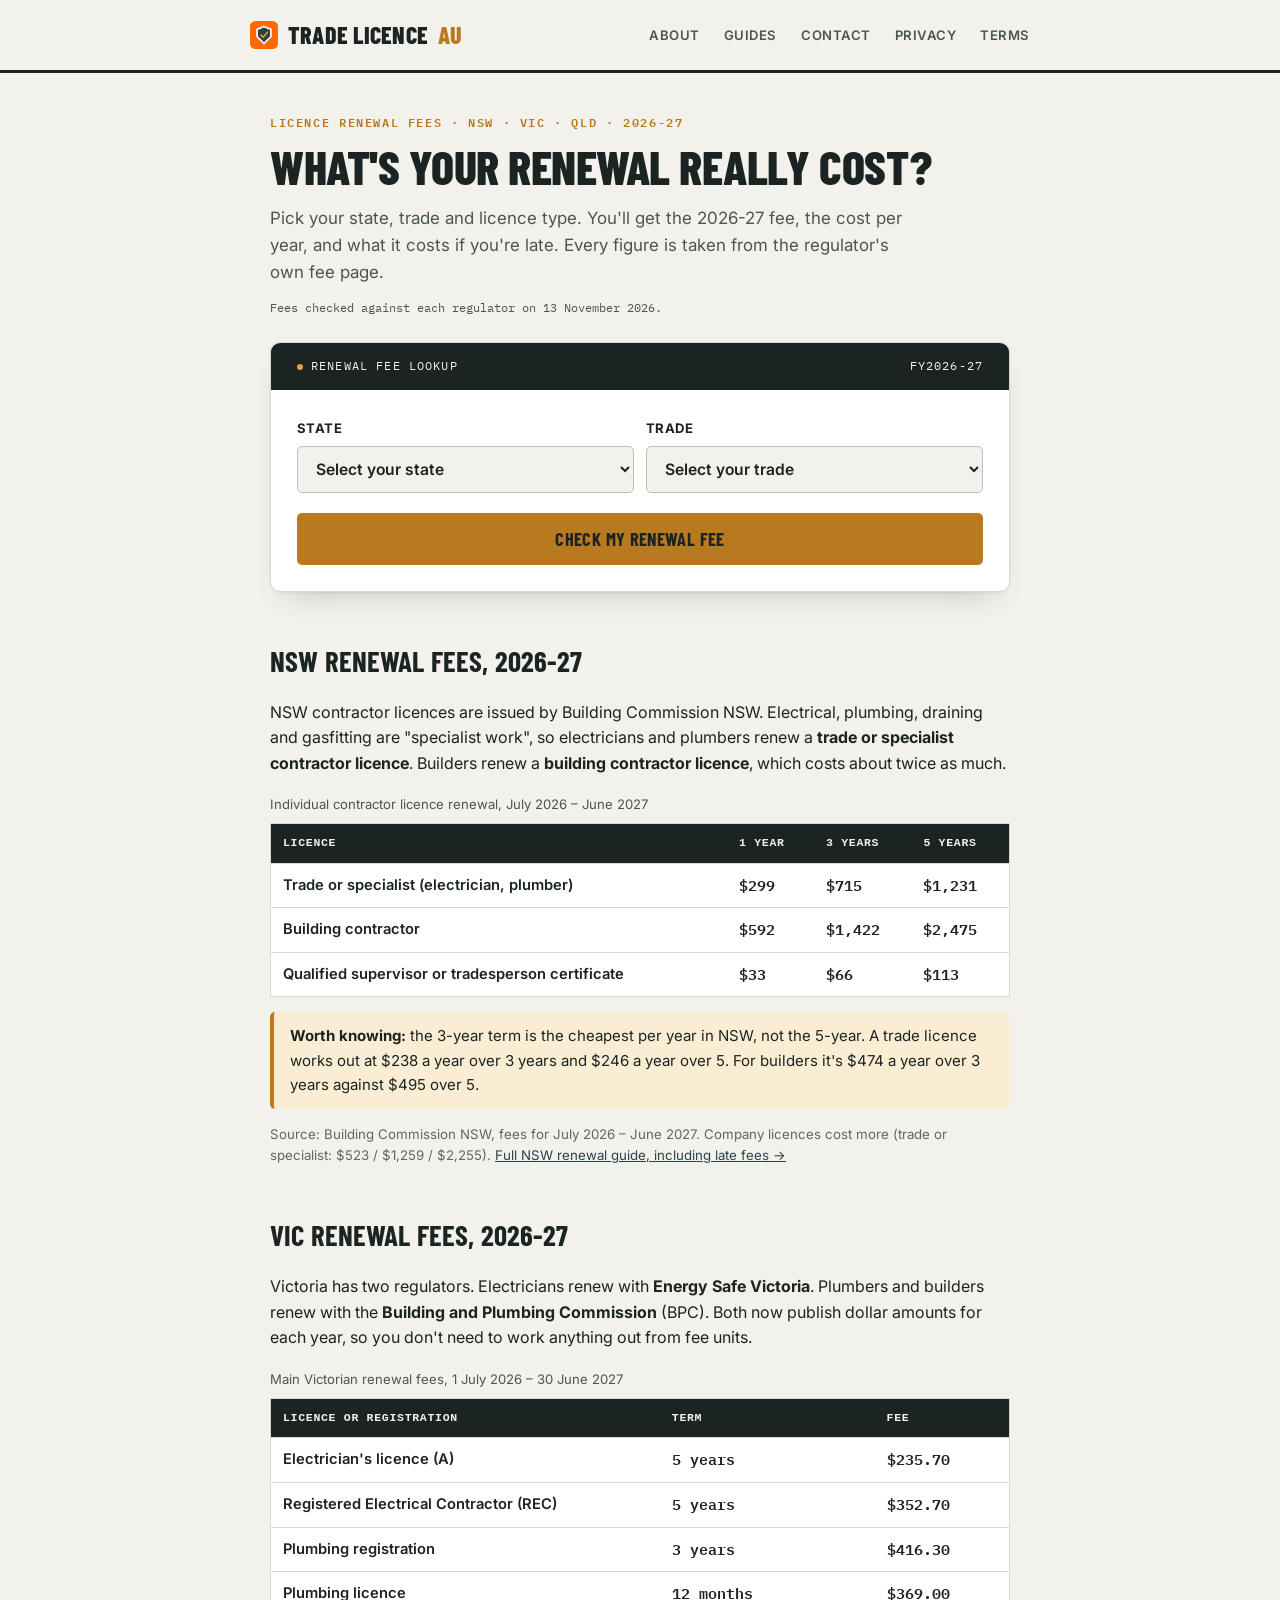
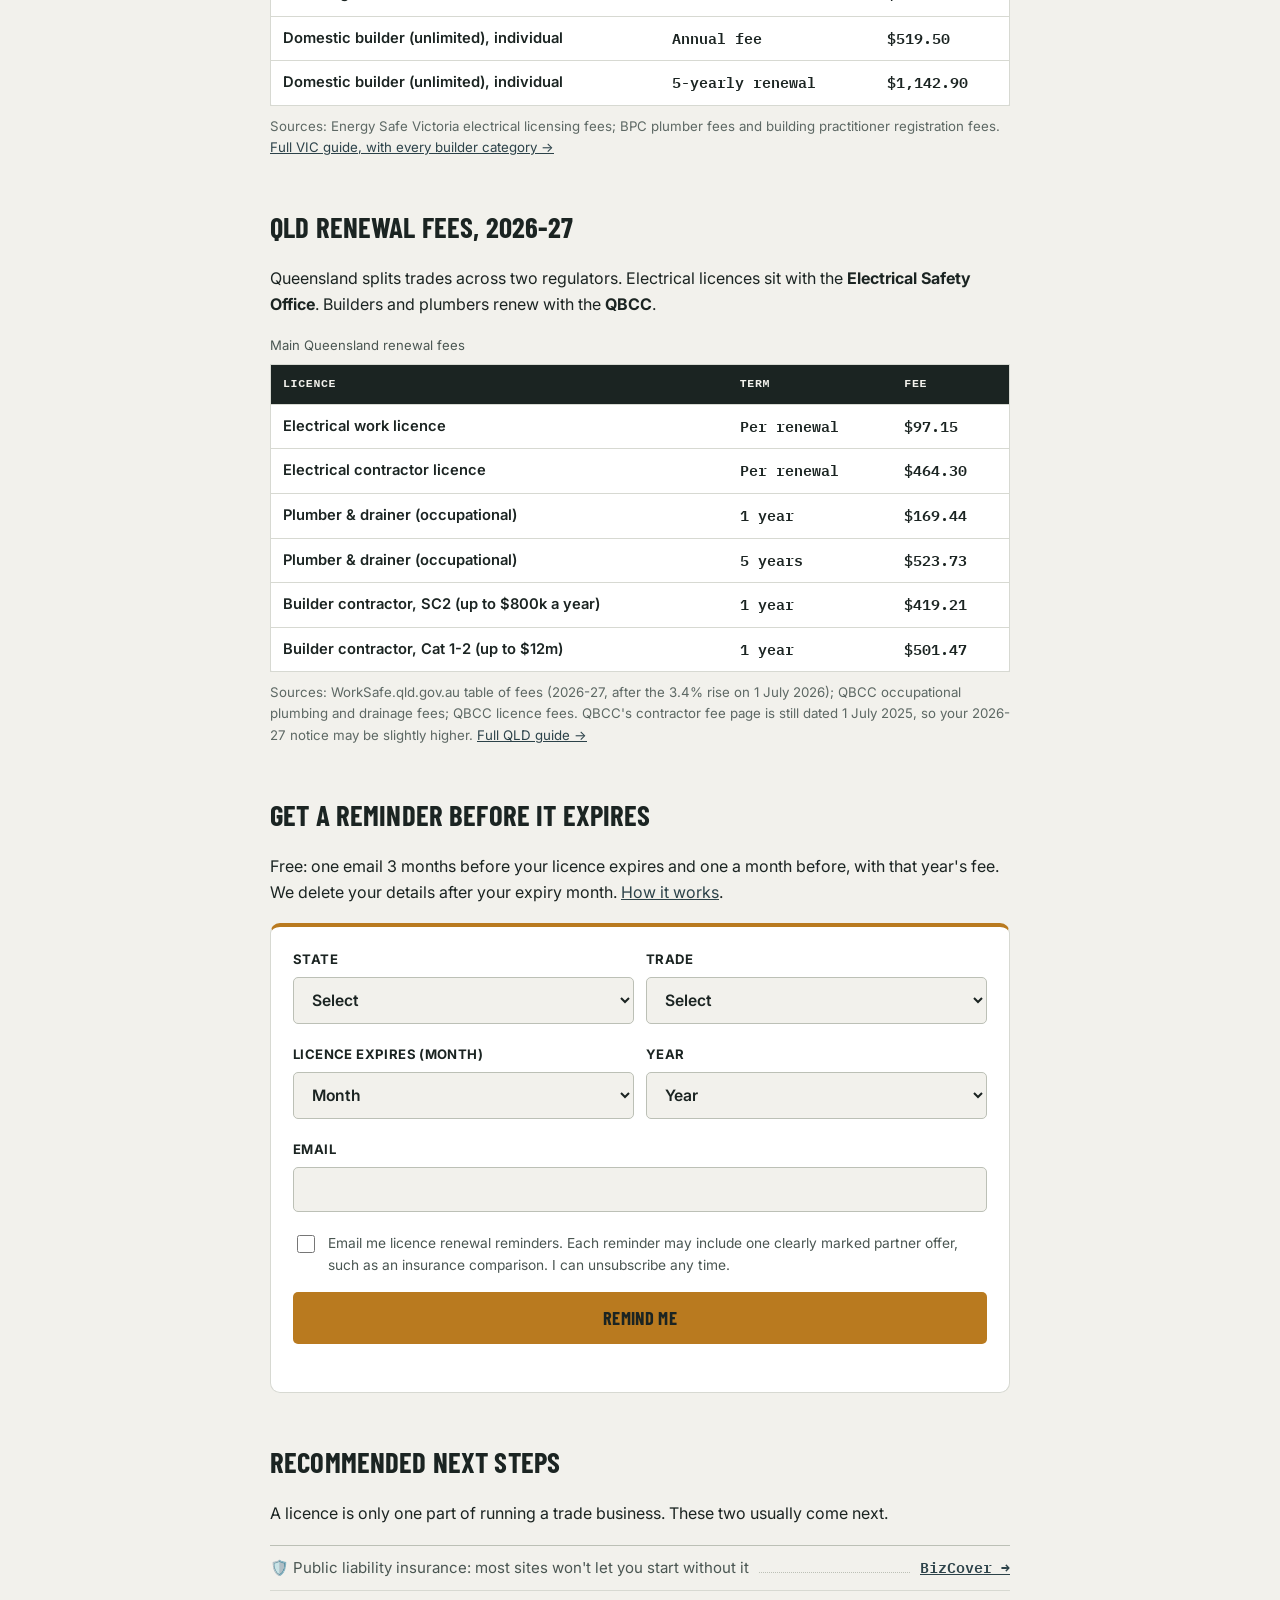
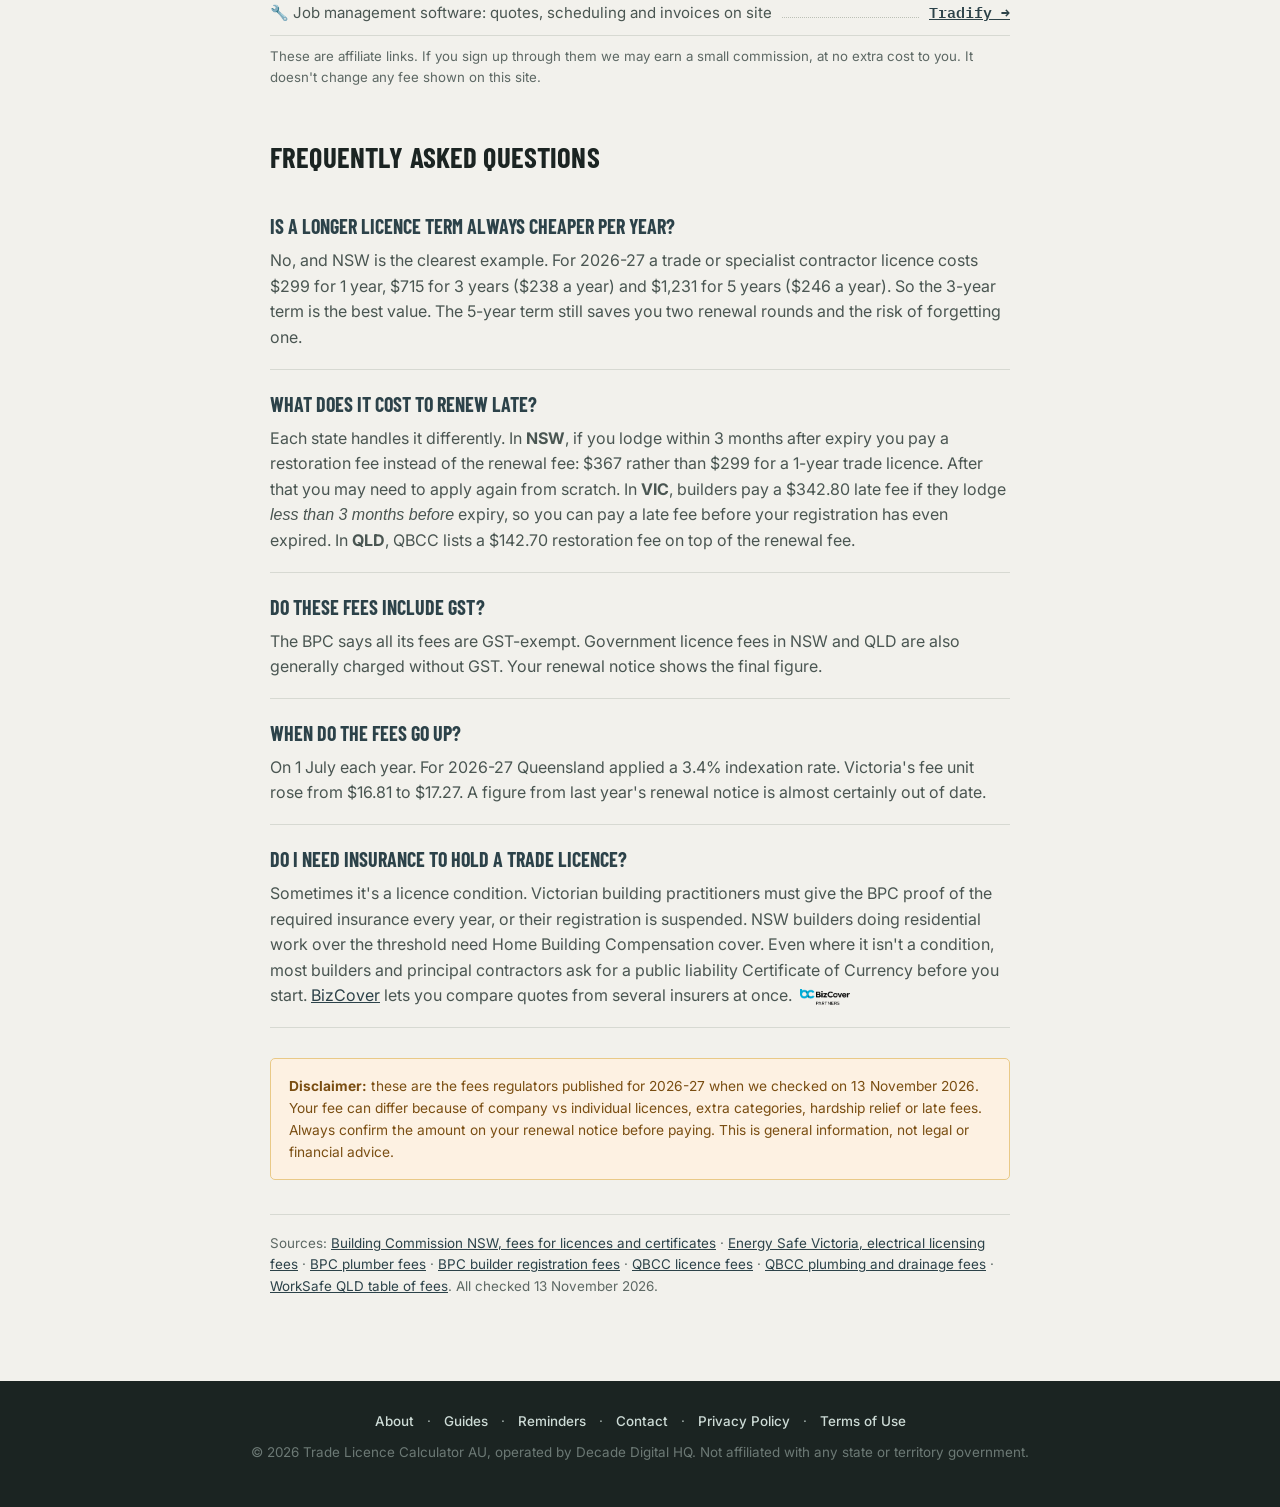
==== commit 9fd8a9de: "Add licence renewal reminder list (worker, form, KV, daily cron)" ====
--- a/index.html
+++ b/index.html
@@ -15,6 +15,7 @@
 <link rel="canonical" href="https://tradelicencecalculator.com.au/">
 <link rel="stylesheet" href="styles.css">
 <script src="/analytics.js" defer></script>
+<script src="/remind.js" defer></script>
 
 <meta property="og:type" content="website">
 <meta property="og:title" content="Trade Licence Renewal Fees 2026-27 — NSW, VIC, QLD">
@@ -200,6 +201,64 @@
   </div>
   <p class="ledger-note">Sources: WorkSafe.qld.gov.au table of fees (2026-27, after the 3.4% rise on 1 July 2026); QBCC occupational plumbing and drainage fees; QBCC licence fees. QBCC's contractor fee page is still dated 1 July 2025, so your 2026-27 notice may be slightly higher. <a href="/qld-licence-renewal-guide">Full QLD guide &rarr;</a></p>
 
+  <h2>Get a reminder before it expires</h2>
+  <p>Free: one email 3 months before your licence expires and one a month before, with that year's fee. We delete your details after your expiry month. <a href="/reminders">How it works</a>.</p>
+  <form class="remind-form" action="/api/remind" method="post" novalidate>
+    <div class="field-row">
+      <div class="field">
+        <label for="h-state">State</label>
+        <select id="h-state" name="state" required>
+          <option value="">Select</option>
+          <option value="NSW">New South Wales</option>
+          <option value="VIC">Victoria</option>
+          <option value="QLD">Queensland</option>
+        </select>
+      </div>
+      <div class="field">
+        <label for="h-trade">Trade</label>
+        <select id="h-trade" name="trade" required>
+          <option value="">Select</option>
+          <option value="electrician">Electrician</option>
+          <option value="plumber">Plumber</option>
+          <option value="builder">Builder</option>
+        </select>
+      </div>
+    </div>
+    <div class="field-row">
+      <div class="field">
+        <label for="h-month">Licence expires (month)</label>
+        <select id="h-month" required>
+          <option value="">Month</option>
+          <option value="01">January</option><option value="02">February</option><option value="03">March</option>
+          <option value="04">April</option><option value="05">May</option><option value="06">June</option>
+          <option value="07">July</option><option value="08">August</option><option value="09">September</option>
+          <option value="10">October</option><option value="11">November</option><option value="12">December</option>
+        </select>
+      </div>
+      <div class="field">
+        <label for="h-year">Year</label>
+        <select id="h-year" required>
+          <option value="">Year</option>
+        </select>
+      </div>
+    </div>
+    <input type="hidden" name="expiry" value="">
+    <div class="field">
+      <label for="h-email">Email</label>
+      <input id="h-email" name="email" type="email" autocomplete="email" required>
+    </div>
+    <div class="hp" aria-hidden="true">
+      <label for="h-fax">Leave this empty</label>
+      <input id="h-fax" name="fax_number" type="text" tabindex="-1" autocomplete="off">
+    </div>
+    <label class="check">
+      <input type="checkbox" name="consent" value="yes" required>
+      <span>Email me licence renewal reminders. Each reminder may include one clearly marked partner offer, such as an insurance comparison. I can unsubscribe any time.</span>
+    </label>
+    <button class="calc-btn" type="submit">Remind me</button>
+    <p class="form-msg" role="status" aria-live="polite"></p>
+  </form>
+
   <h2>Recommended next steps</h2>
   <p>A licence is only one part of running a trade business. These two usually come next.</p>
 
@@ -255,6 +314,7 @@
   <div>
     <a href="/about">About</a> ·
     <a href="/guides">Guides</a> ·
+    <a href="/reminders">Reminders</a> ·
     <a href="/contact">Contact</a> ·
     <a href="/privacy">Privacy Policy</a> ·
     <a href="/terms">Terms of Use</a>
@@ -394,6 +454,17 @@
 $('trade').addEventListener('change', fillOptions);
 $('option').addEventListener('change', fillTerms);
 $('calcBtn').addEventListener('click', calculateFee);
+
+// Links like /?state=NSW&trade=electrician (used in reminder emails) open the calculator pre-filled.
+(function () {
+  var q = new URLSearchParams(location.search);
+  var s = q.get('state'), t = q.get('trade');
+  if (s && t && FEES[s + '-' + t]) {
+    $('state').value = s; $('trade').value = t;
+    fillOptions();
+    calculateFee();
+  }
+})();
 </script>
 
 </body>
--- a/styles.css
+++ b/styles.css
@@ -469,6 +469,70 @@
 .breadcrumb { font-size: 0.8rem; color: var(--ink-soft); margin-bottom: 14px; }
 .breadcrumb a { color: var(--ink-soft); }
 
+/* ---------- Renewal reminder form (Nov 2026) ---------- */
+
+.remind-form {
+  background: var(--paper-raised);
+  border: 1px solid var(--line);
+  border-top: 4px solid var(--amber-deep);
+  border-radius: var(--radius-lg);
+  padding: 22px 22px 18px;
+  margin: 18px 0 8px;
+}
+
+.remind-form .remind-title { margin: 0 0 16px; font-size: 1.4rem; }
+.legal-page .remind-form .remind-title { margin-top: 0; }
+
+.remind-form input[type="email"] {
+  width: 100%;
+  padding: 12px 14px;
+  border: 1.5px solid var(--line-strong);
+  border-radius: var(--radius-sm);
+  font-size: 0.98rem;
+  font-family: var(--sans);
+  background: var(--paper);
+  color: var(--ink);
+}
+
+.remind-form input[type="email"]:focus {
+  outline: none;
+  border-color: var(--steel);
+  box-shadow: 0 0 0 3px rgba(70, 98, 107, 0.16);
+}
+
+.remind-form .check {
+  display: flex;
+  gap: 10px;
+  align-items: flex-start;
+  font-size: 0.86rem;
+  color: var(--ink-soft);
+  margin: 4px 0 16px;
+}
+
+.remind-form .check input { margin-top: 3px; width: 18px; height: 18px; flex-shrink: 0; }
+
+.hp { position: absolute; left: -9999px; width: 1px; height: 1px; overflow: hidden; }
+
+.form-msg { font-size: 0.92rem; margin: 12px 0 0; min-height: 1.2em; }
+.form-msg.ok { color: #24613a; font-weight: 600; }
+.form-msg.err { color: #9a3412; font-weight: 600; }
+
+.notice { padding: 14px 16px; border-radius: var(--radius-sm); font-weight: 600; margin: 0 0 18px; }
+.notice.ok { background: #e3f1e6; color: #1f5631; border: 1px solid #b7d9bf; }
+.notice.err { background: var(--alert-bg); color: var(--alert-ink); border: 1px solid var(--alert-line); }
+
+.remind-cta {
+  background: var(--ink);
+  color: var(--paper);
+  border-radius: var(--radius-lg);
+  padding: 18px 20px;
+  margin: 30px 0 8px;
+}
+
+.remind-cta p { color: #cddbd6 !important; margin: 0 0 10px !important; }
+.remind-cta strong { color: var(--paper); }
+.remind-cta a { color: var(--amber); font-weight: 700; }
+
 /* ---------- FAQ ---------- */
 
 .faq-item {
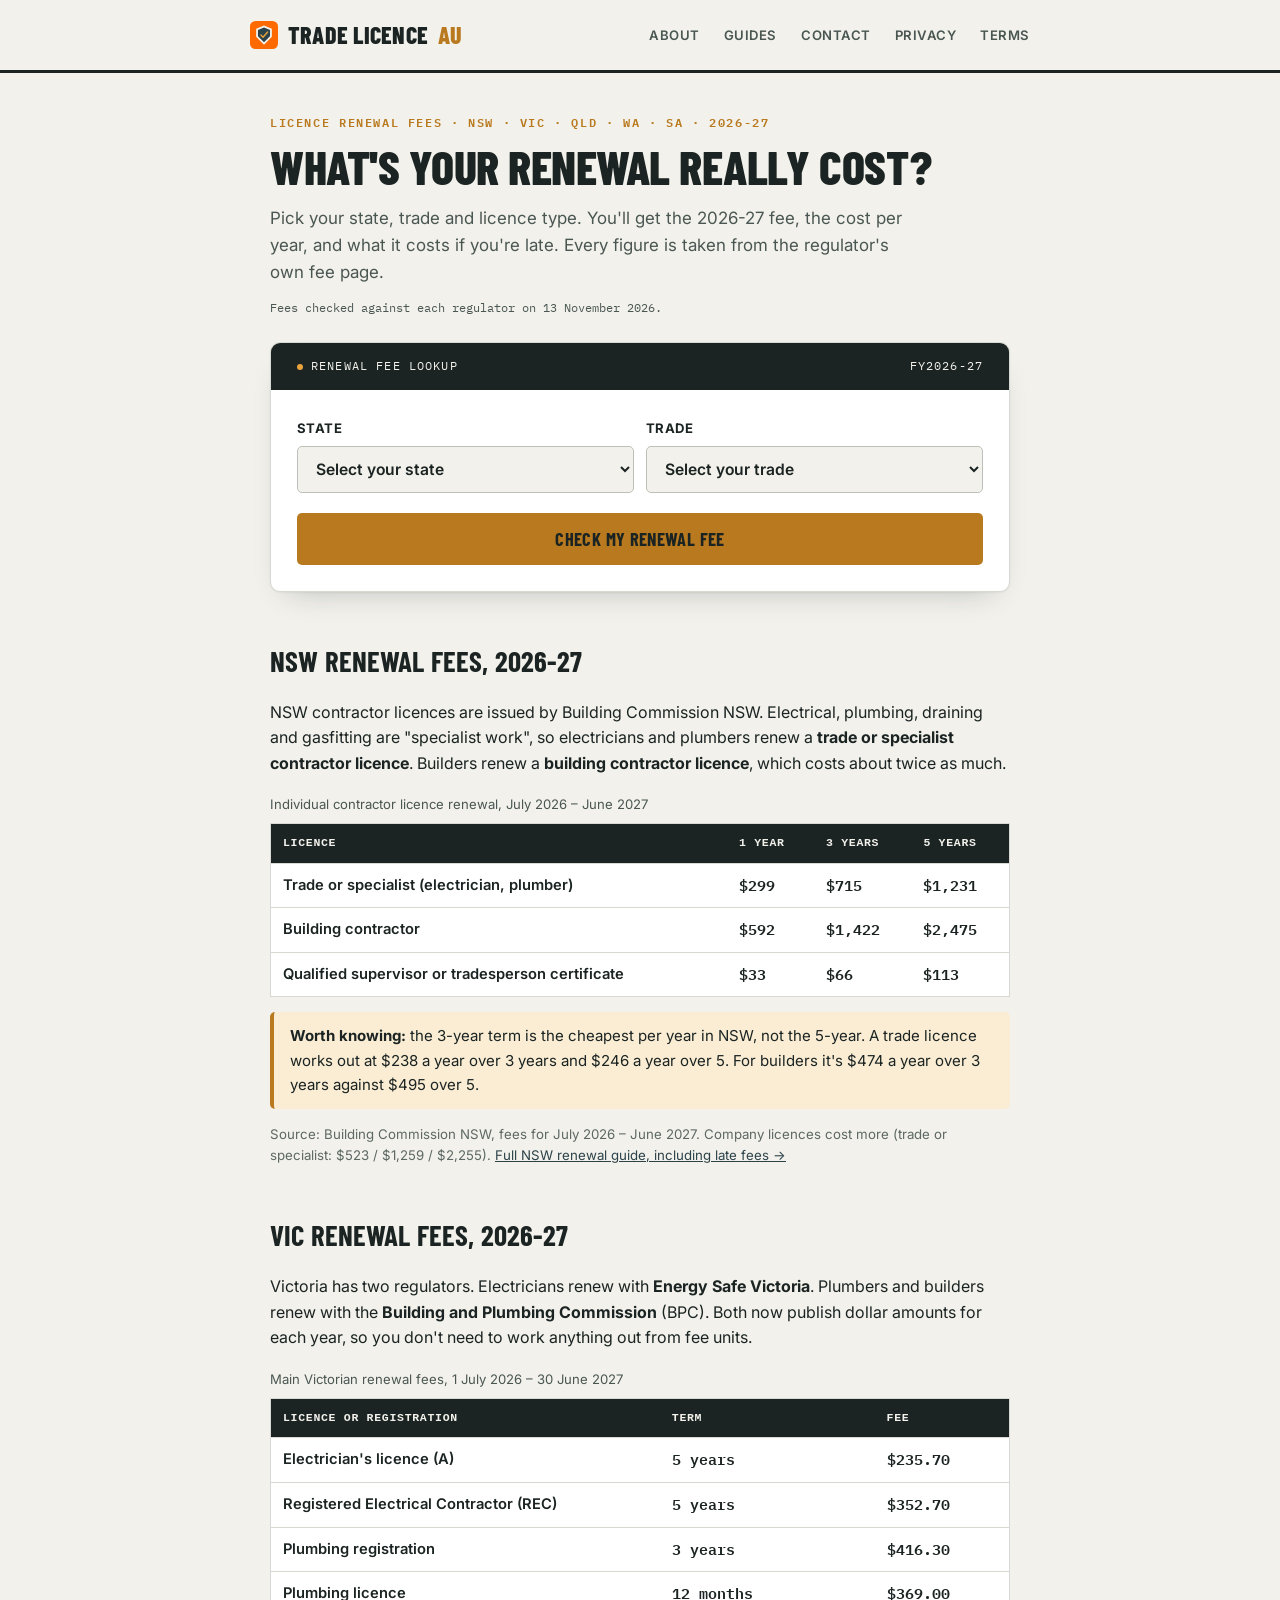
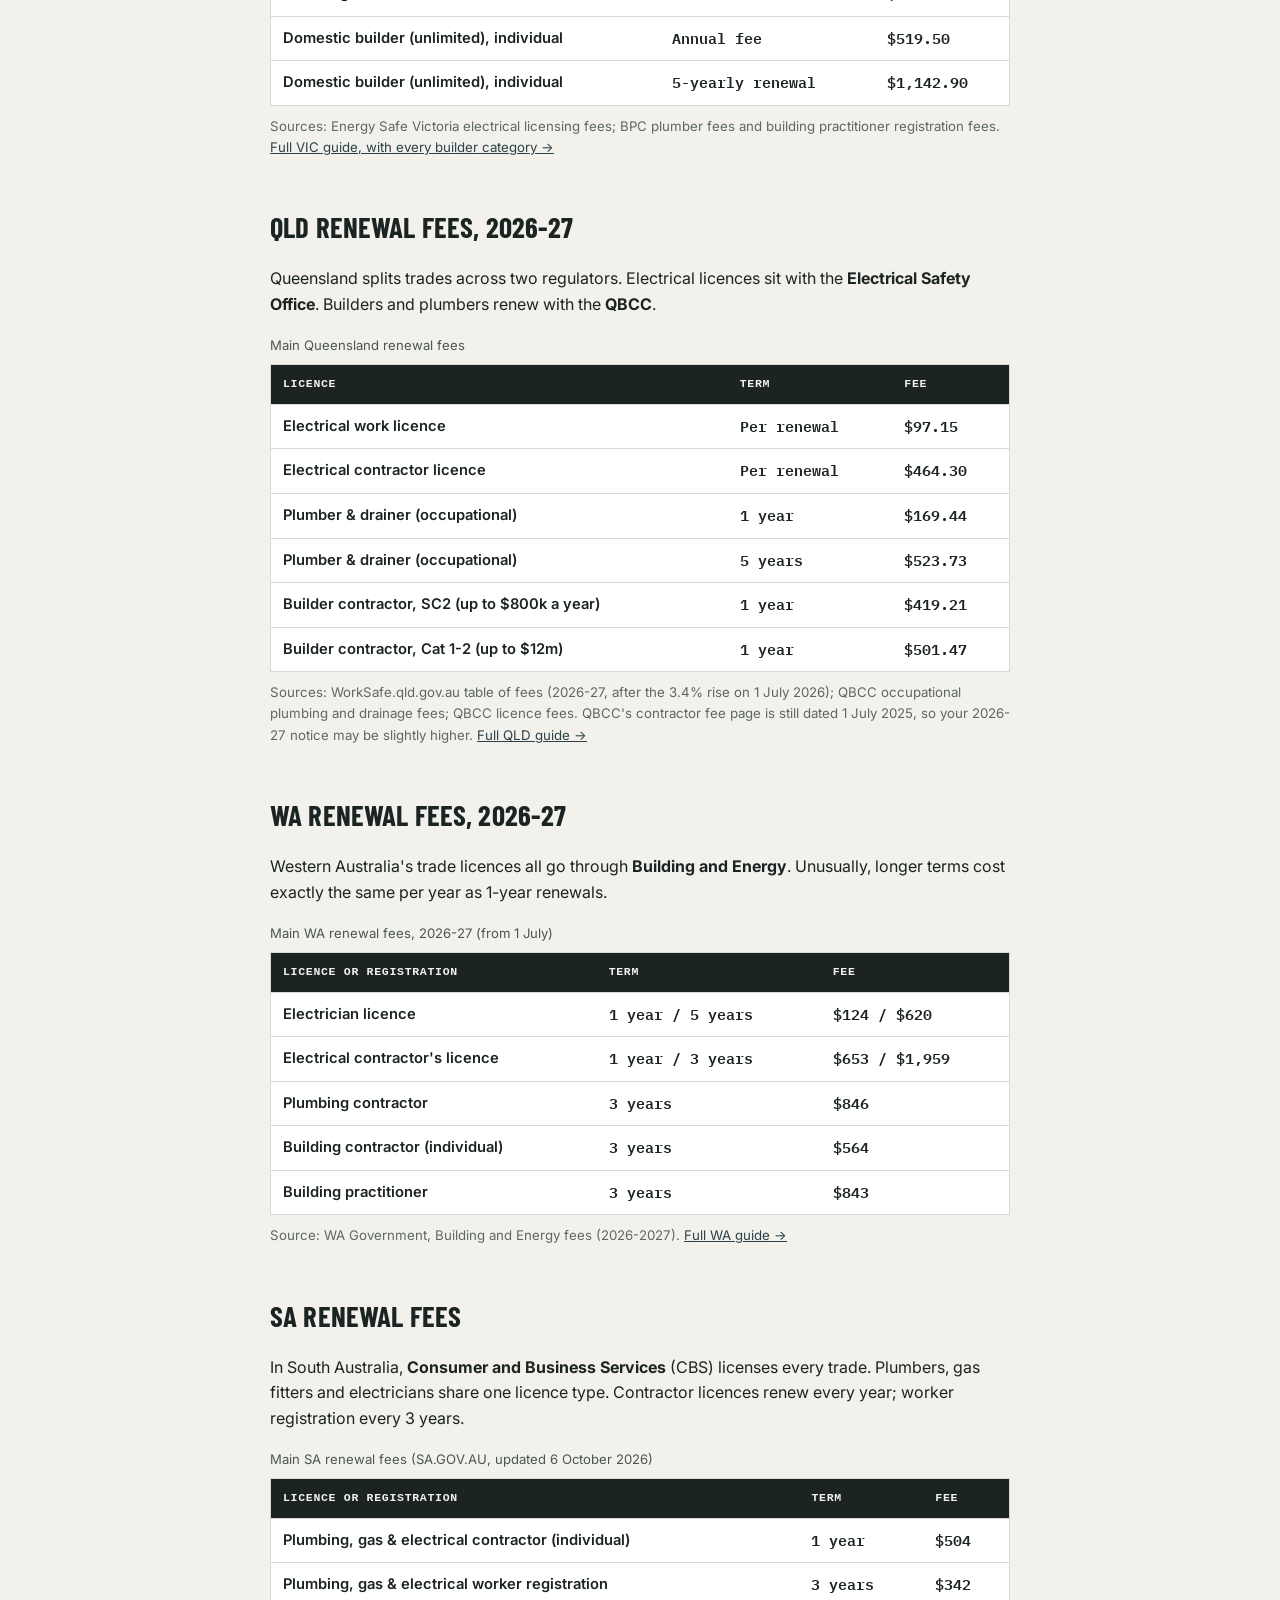
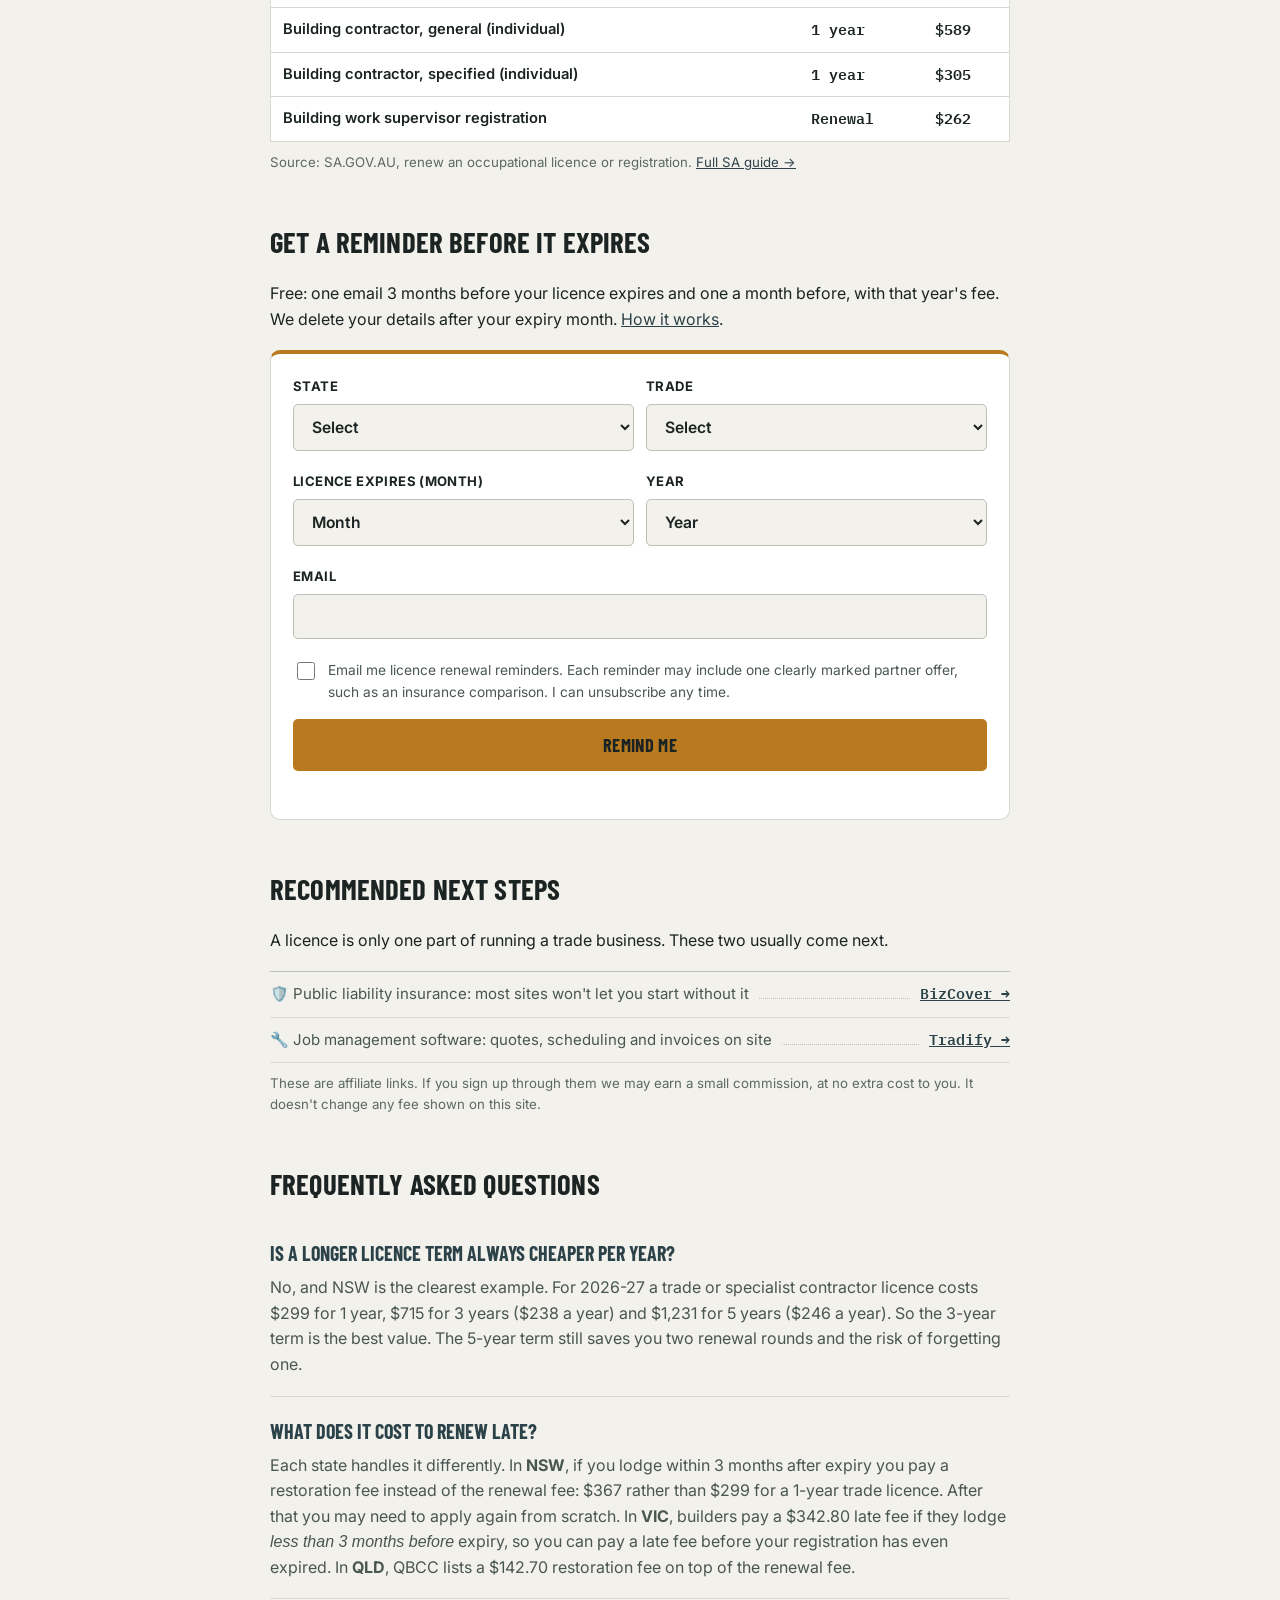
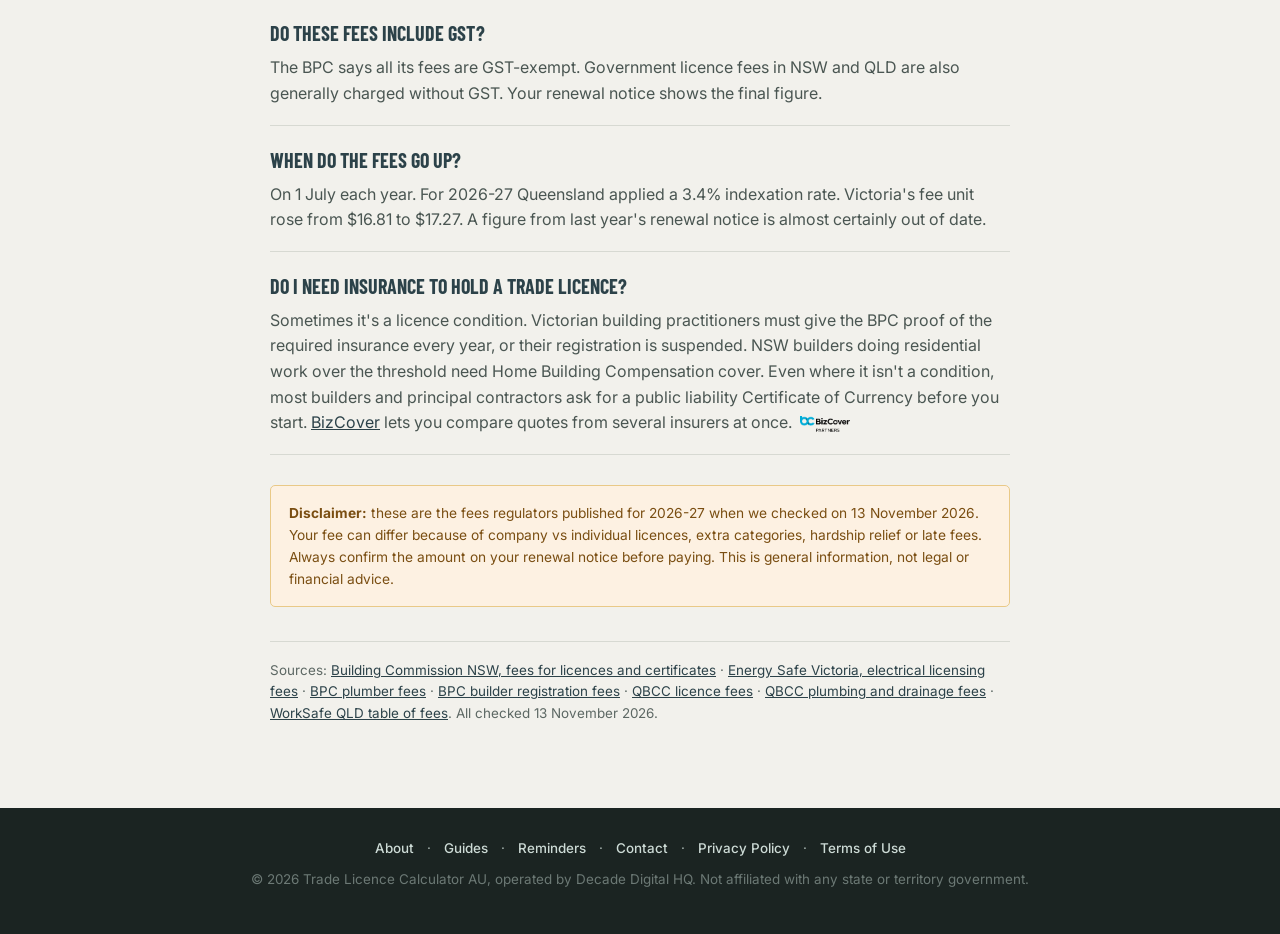
==== commit b7b9ddf4: "Add WA and SA: guides, calculator, reminders" ====
--- a/index.html
+++ b/index.html
@@ -4,8 +4,8 @@
 <script async src="https://pagead2.googlesyndication.com/pagead/js/adsbygoogle.js?client=ca-pub-4109746144407141" crossorigin="anonymous"></script>
 <meta charset="UTF-8">
 <meta name="viewport" content="width=device-width, initial-scale=1.0">
-<title>Trade Licence Renewal Fees 2026-27 — NSW, VIC, QLD Calculator</title>
-<meta name="description" content="2026-27 renewal fees for electrician, plumber and builder licences in NSW, VIC and QLD, checked against each regulator. Compare terms, late fees and cost per year.">
+<title>Trade Licence Renewal Fees 2026-27: NSW, VIC, QLD, WA &amp; SA Calculator</title>
+<meta name="description" content="2026-27 renewal fees for electrician, plumber and builder licences in NSW, VIC, QLD, WA and SA, checked against each regulator. Compare terms, late fees and cost per year.">
 <link rel="preconnect" href="https://fonts.googleapis.com">
 <link rel="preconnect" href="https://fonts.gstatic.com" crossorigin>
 <link rel="icon" href="favicon.ico" sizes="any">
@@ -18,7 +18,7 @@
 <script src="/remind.js" defer></script>
 
 <meta property="og:type" content="website">
-<meta property="og:title" content="Trade Licence Renewal Fees 2026-27 — NSW, VIC, QLD">
+<meta property="og:title" content="Trade Licence Renewal Fees 2026-27: NSW, VIC, QLD, WA &amp; SA">
 <meta property="og:description" content="What your electrician, plumber or builder licence renewal costs this financial year, checked against each state regulator.">
 <meta property="og:url" content="https://tradelicencecalculator.com.au/">
 <meta property="og:site_name" content="Trade Licence Calculator AU">
@@ -36,7 +36,7 @@
   "url": "https://tradelicencecalculator.com.au/",
   "applicationCategory": "BusinessApplication",
   "operatingSystem": "Any (Web-based)",
-  "description": "Free 2026-27 renewal fee calculator for electrician, plumber and builder licences in NSW, VIC and QLD.",
+  "description": "Free 2026-27 renewal fee calculator for electrician, plumber and builder licences in NSW, VIC, QLD, WA and SA.",
   "dateModified": "2026-11-13",
   "offers": { "@type": "Offer", "price": "0", "priceCurrency": "AUD" }
 }
@@ -99,7 +99,7 @@
 </header>
 
 <main>
-  <div class="eyebrow">Licence Renewal Fees · NSW · VIC · QLD · 2026-27</div>
+  <div class="eyebrow">Licence Renewal Fees · NSW · VIC · QLD · WA · SA · 2026-27</div>
   <h1>What's your renewal really cost?</h1>
   <p class="subtitle">Pick your state, trade and licence type. You'll get the 2026-27 fee, the cost per year, and what it costs if you're late. Every figure is taken from the regulator's own fee page.</p>
   <p class="updated">Fees checked against each regulator on 13 November 2026.</p>
@@ -116,6 +116,8 @@
             <option value="NSW">New South Wales</option>
             <option value="VIC">Victoria</option>
             <option value="QLD">Queensland</option>
+            <option value="WA">Western Australia</option>
+            <option value="SA">South Australia</option>
           </select>
         </div>
         <div class="field">
@@ -201,6 +203,40 @@
   </div>
   <p class="ledger-note">Sources: WorkSafe.qld.gov.au table of fees (2026-27, after the 3.4% rise on 1 July 2026); QBCC occupational plumbing and drainage fees; QBCC licence fees. QBCC's contractor fee page is still dated 1 July 2025, so your 2026-27 notice may be slightly higher. <a href="/qld-licence-renewal-guide">Full QLD guide &rarr;</a></p>
 
+  <h2>WA renewal fees, 2026-27</h2>
+  <p>Western Australia's trade licences all go through <strong>Building and Energy</strong>. Unusually, longer terms cost exactly the same per year as 1-year renewals.</p>
+  <div class="table-wrap">
+    <table class="fee-table">
+      <caption>Main WA renewal fees, 2026-27 (from 1 July)</caption>
+      <thead><tr><th scope="col">Licence or registration</th><th scope="col">Term</th><th scope="col">Fee</th></tr></thead>
+      <tbody>
+        <tr><th scope="row">Electrician licence</th><td>1 year / 5 years</td><td>$124 / $620</td></tr>
+        <tr><th scope="row">Electrical contractor's licence</th><td>1 year / 3 years</td><td>$653 / $1,959</td></tr>
+        <tr><th scope="row">Plumbing contractor</th><td>3 years</td><td>$846</td></tr>
+        <tr><th scope="row">Building contractor (individual)</th><td>3 years</td><td>$564</td></tr>
+        <tr><th scope="row">Building practitioner</th><td>3 years</td><td>$843</td></tr>
+      </tbody>
+    </table>
+  </div>
+  <p class="ledger-note">Source: WA Government, Building and Energy fees (2026-2027). <a href="/wa-licence-renewal-guide">Full WA guide &rarr;</a></p>
+
+  <h2>SA renewal fees</h2>
+  <p>In South Australia, <strong>Consumer and Business Services</strong> (CBS) licenses every trade. Plumbers, gas fitters and electricians share one licence type. Contractor licences renew every year; worker registration every 3 years.</p>
+  <div class="table-wrap">
+    <table class="fee-table">
+      <caption>Main SA renewal fees (SA.GOV.AU, updated 6 October 2026)</caption>
+      <thead><tr><th scope="col">Licence or registration</th><th scope="col">Term</th><th scope="col">Fee</th></tr></thead>
+      <tbody>
+        <tr><th scope="row">Plumbing, gas &amp; electrical contractor (individual)</th><td>1 year</td><td>$504</td></tr>
+        <tr><th scope="row">Plumbing, gas &amp; electrical worker registration</th><td>3 years</td><td>$342</td></tr>
+        <tr><th scope="row">Building contractor, general (individual)</th><td>1 year</td><td>$589</td></tr>
+        <tr><th scope="row">Building contractor, specified (individual)</th><td>1 year</td><td>$305</td></tr>
+        <tr><th scope="row">Building work supervisor registration</th><td>Renewal</td><td>$262</td></tr>
+      </tbody>
+    </table>
+  </div>
+  <p class="ledger-note">Source: SA.GOV.AU, renew an occupational licence or registration. <a href="/sa-licence-renewal-guide">Full SA guide &rarr;</a></p>
+
   <h2>Get a reminder before it expires</h2>
   <p>Free: one email 3 months before your licence expires and one a month before, with that year's fee. We delete your details after your expiry month. <a href="/reminders">How it works</a>.</p>
   <form class="remind-form" action="/api/remind" method="post" novalidate>
@@ -212,6 +248,8 @@
           <option value="NSW">New South Wales</option>
           <option value="VIC">Victoria</option>
           <option value="QLD">Queensland</option>
+          <option value="WA">Western Australia</option>
+          <option value="SA">South Australia</option>
         </select>
       </div>
       <div class="field">
@@ -335,6 +373,14 @@
 var QBCC_SRC = 'https://www.qbcc.qld.gov.au/licences/apply-licence/licence-fees';
 var QBCC_PL = 'https://www.qbcc.qld.gov.au/licences/apply-licence/licence-fees/licence-fees-occupational-plumbing-drainage';
 var ESO_SRC = 'https://www.worksafe.qld.gov.au/licensing-and-registrations/table-of-fees';
+var WA_SRC = 'https://www.wa.gov.au/government/multi-step-guides/lgirs-licensing-and-registration-fees-and-charges/building-and-energy-fees';
+var SA_SRC = 'https://www.sa.gov.au/topics/business-and-trade/licensing/building-and-trades/renew-your-licence';
+
+var SA_PGE = [
+  { name: 'Contractor licence, individual (plumbing, gas & electrical)', terms: [['1 year', 504, 1]], late: 'Contractor licences renew every 12 months. Contact CBS straight away if yours has lapsed.', src: SA_SRC, who: 'Consumer and Business Services (SA)' },
+  { name: 'Worker registration, individual', terms: [['3 years', 342, 3]], late: 'Worker registration renews every 3 years.', src: SA_SRC, who: 'Consumer and Business Services (SA)' },
+  { name: 'Contractor licence, company', terms: [['1 year', 737, 1]], late: 'Contractor licences renew every 12 months.', src: SA_SRC, who: 'Consumer and Business Services (SA)' }
+];
 
 var NSW_TRADE = [
   { name: 'Contractor licence (individual)', terms: [['1 year', 299, 1], ['3 years', 715, 3], ['5 years', 1231, 5]], late: 'Lodging within 3 months after expiry? You pay the restoration fee instead: $367 / $785 / $1,388.', src: NSW_SRC, who: 'Building Commission NSW' },
@@ -379,6 +425,31 @@
     { name: 'Contractor licence, SC2 (revenue up to $800k)', terms: [['1 year', 419.21, 1], ['3 years', 1068.99, 3]], late: 'QBCC lists a $142.70 restoration fee on top of the renewal fee. Its contractor fee page is dated 1 July 2025, so 2026-27 may be higher.', src: QBCC_SRC, who: 'QBCC' },
     { name: 'Contractor licence, Cat 1-2 (up to $12m)', terms: [['1 year', 501.47, 1], ['3 years', 1278.70, 3]], late: 'QBCC lists a $142.70 restoration fee on top of the renewal fee. Its contractor fee page is dated 1 July 2025, so 2026-27 may be higher.', src: QBCC_SRC, who: 'QBCC' },
     { name: 'Contractor licence, Cat 3-7 (over $12m)', terms: [['1 year', 754.35, 1], ['3 years', 1923.83, 3]], late: 'QBCC lists a $142.70 restoration fee on top of the renewal fee. Its contractor fee page is dated 1 July 2025, so 2026-27 may be higher.', src: QBCC_SRC, who: 'QBCC' }
+  ],
+  'WA-electrician': [
+    { name: 'Electrician licence', terms: [['1 year', 124, 1], ['5 years', 620, 5]], late: 'An expired licence is restored at the new-application price: $218 (1 year) or $714 (5 years).', src: WA_SRC, who: 'Building and Energy (WA)' },
+    { name: "Electrical contractor's licence", terms: [['1 year', 653, 1], ['3 years', 1959, 3]], late: 'An expired licence is restored at $823 (1 year) or $2,129 (3 years).', src: WA_SRC, who: 'Building and Energy (WA)' },
+    { name: "Both: electrician + contractor's licence", terms: [['1 year', 777, 1]], late: 'Restoring both after they expire costs $1,041 for 1 year.', src: WA_SRC, who: 'Building and Energy (WA)' }
+  ],
+  'WA-plumber': [
+    { name: 'Plumbing contractor', terms: [['3 years', 846, 3]], late: 'Renew before expiry. Check Building and Energy for the restoration process if it has lapsed.', src: WA_SRC, who: 'Building and Energy (WA)' },
+    { name: 'Plumbing tradesperson', terms: [['3 years', 298, 3]], late: 'Renew before expiry. Check Building and Energy for the restoration process if it has lapsed.', src: WA_SRC, who: 'Building and Energy (WA)' },
+    { name: 'Provisional tradesperson', terms: [['1 year', 97, 1]], late: 'Renew before expiry.', src: WA_SRC, who: 'Building and Energy (WA)' }
+  ],
+  'WA-builder': [
+    { name: 'Building practitioner', terms: [['3 years', 843, 3]], late: 'A $65 late lodgement fee may apply.', src: WA_SRC, who: 'Building and Energy (WA)' },
+    { name: 'Building contractor (individual)', terms: [['3 years', 564, 3]], late: 'A $65 late lodgement fee may apply.', src: WA_SRC, who: 'Building and Energy (WA)' },
+    { name: 'Both: practitioner + individual contractor', terms: [['3 years', 1407, 3]], late: 'A $65 late lodgement fee may apply to each.', src: WA_SRC, who: 'Building and Energy (WA)' },
+    { name: 'Building contractor (company)', terms: [['3 years', 3880, 3]], late: 'A $65 late lodgement fee may apply.', src: WA_SRC, who: 'Building and Energy (WA)' }
+  ],
+  'SA-electrician': SA_PGE,
+  'SA-plumber': SA_PGE,
+  'SA-builder': [
+    { name: 'Individual contractor, general building work', terms: [['1 year', 589, 1]], late: 'Contractor licences renew every 12 months. Contact CBS straight away if yours has lapsed.', src: SA_SRC, who: 'Consumer and Business Services (SA)' },
+    { name: 'Individual contractor, specified building work', terms: [['1 year', 305, 1]], late: 'Contractor licences renew every 12 months. Contact CBS straight away if yours has lapsed.', src: SA_SRC, who: 'Consumer and Business Services (SA)' },
+    { name: 'Building work supervisor registration', terms: [['Renewal', 262, null]], late: 'Sole traders normally hold this as well as the contractor licence.', src: SA_SRC, who: 'Consumer and Business Services (SA)' },
+    { name: 'Both: general building + supervisor', terms: [['1 year', 851, 1]], late: 'Contact CBS straight away if either has lapsed.', src: SA_SRC, who: 'Consumer and Business Services (SA)' },
+    { name: 'Company, general building work', terms: [['1 year', 1300, 1]], late: 'Contractor licences renew every 12 months.', src: SA_SRC, who: 'Consumer and Business Services (SA)' }
   ]
 };
 
@@ -420,8 +491,10 @@
 function bestValue(o) {
   var fixed = o.terms.filter(function (t) { return t[2]; });
   if (fixed.length < 2) return '';
+  var rates = fixed.map(function (t) { return Math.round(t[1] / t[2] * 100); });
+  if (Math.max.apply(null, rates) === Math.min.apply(null, rates)) return 'Every term costs the same per year. A longer term just means fewer renewals.';
   var best = fixed.reduce(function (a, b) { return (a[1] / a[2]) <= (b[1] / b[2]) ? a : b; });
-  return 'Best value per year: the ' + best[0] + ' term (' + money(best[1] / best[2]) + ' a year).';
+  return 'Best value per year: the ' + best[0].replace(/ years?$/, '-year') + ' term (' + money(best[1] / best[2]) + ' a year).';
 }
 
 function calculateFee() {
